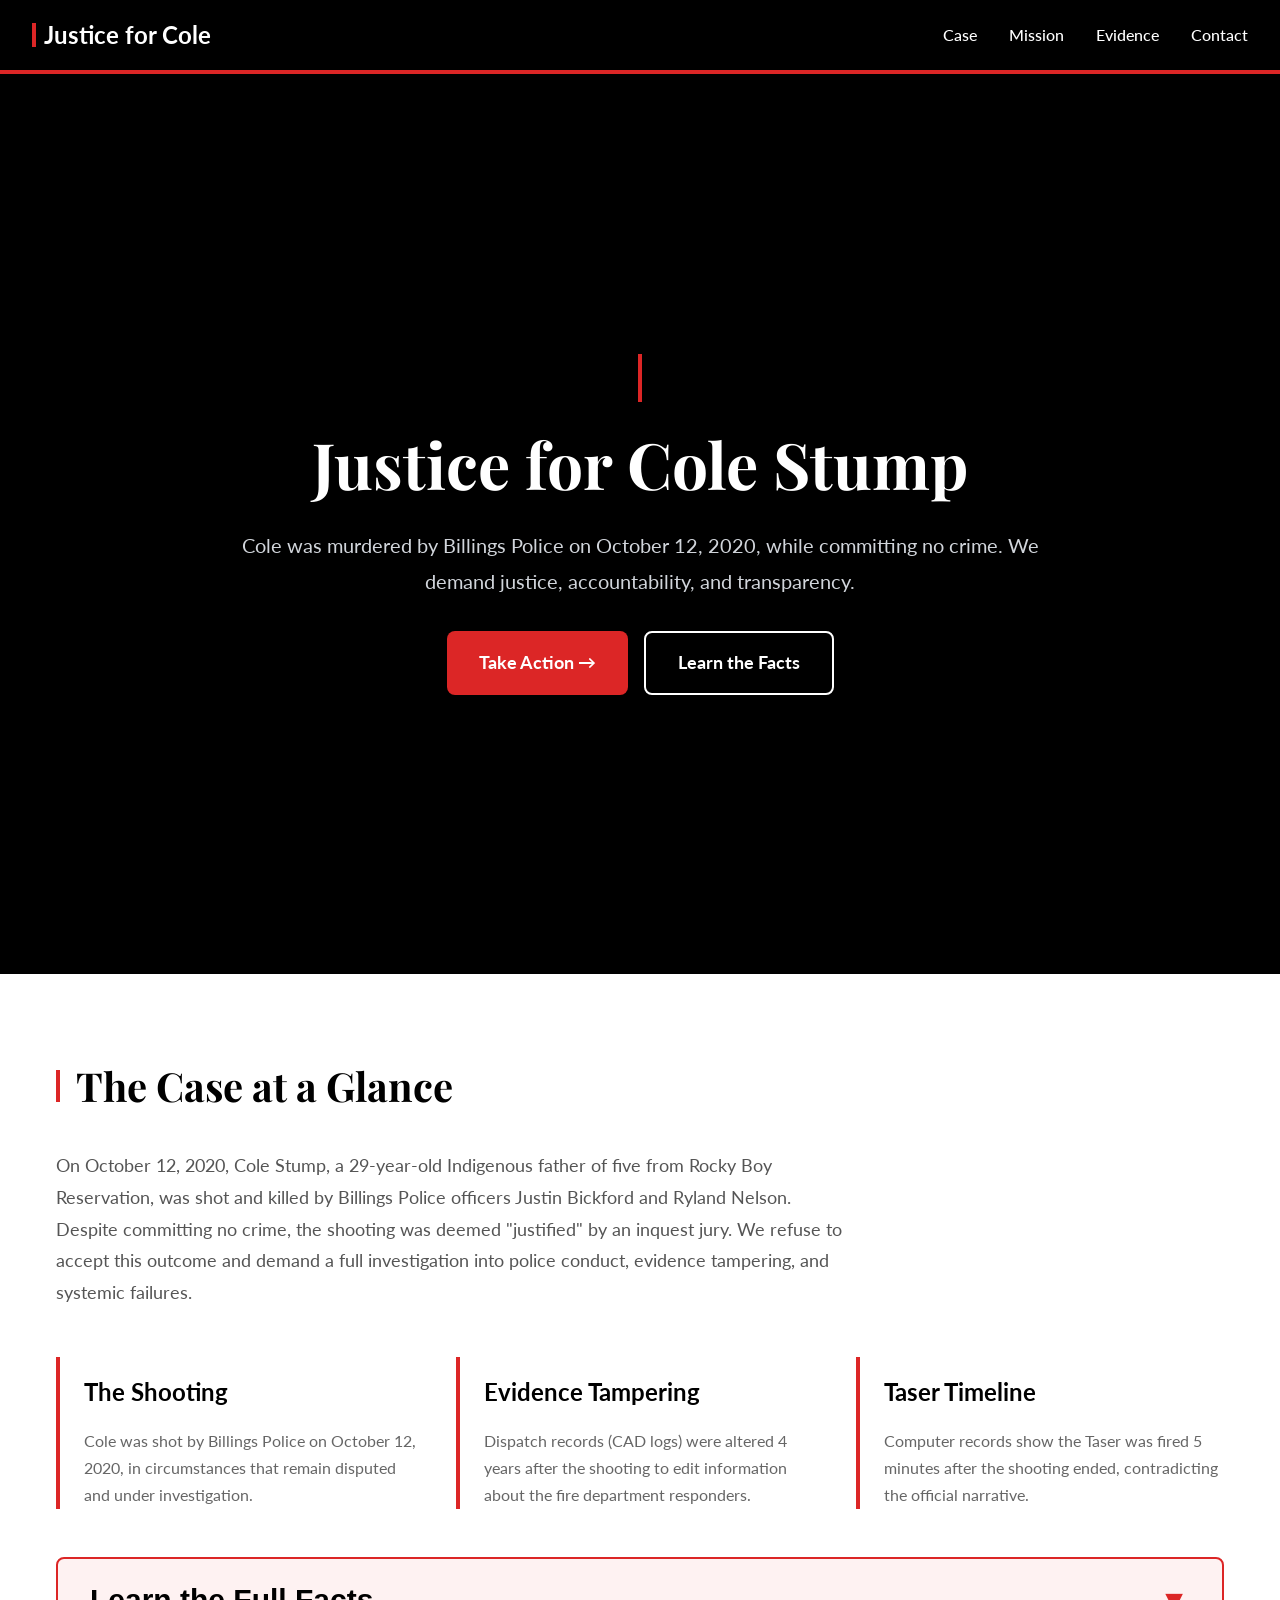
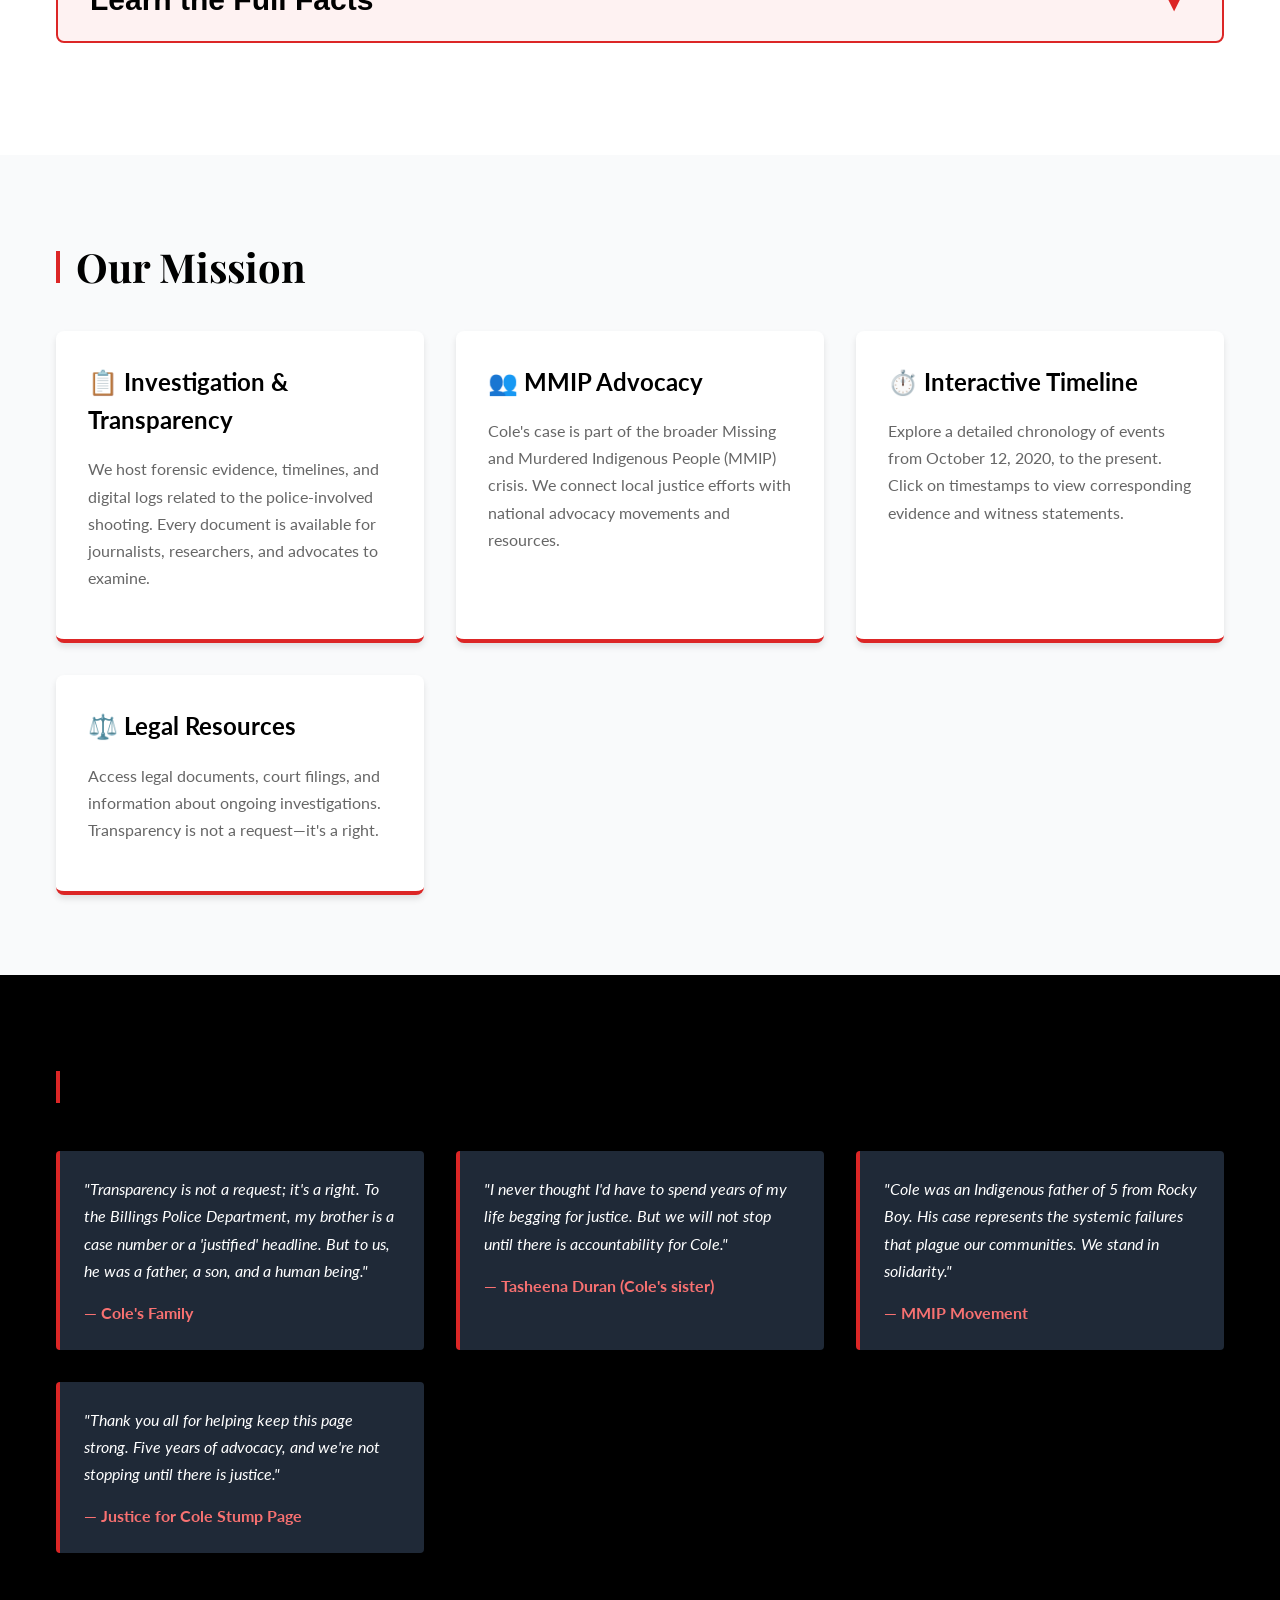
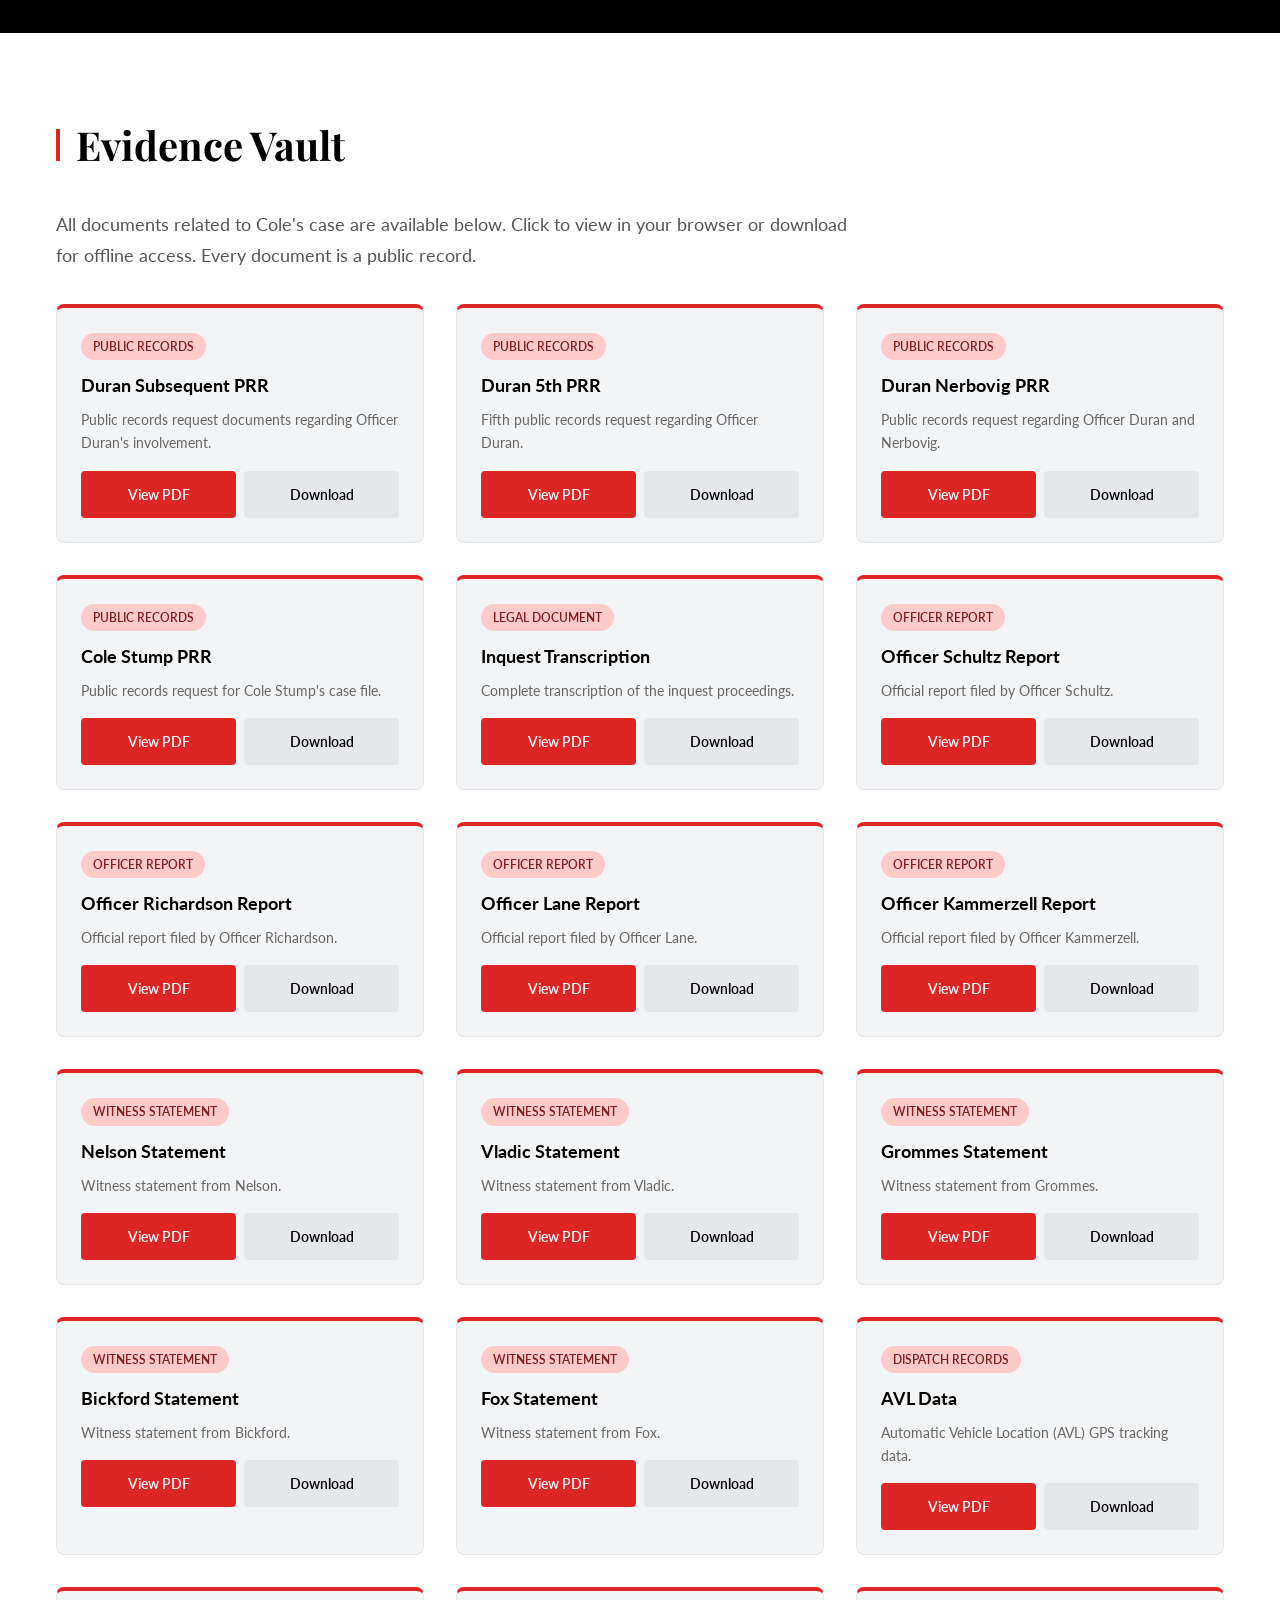
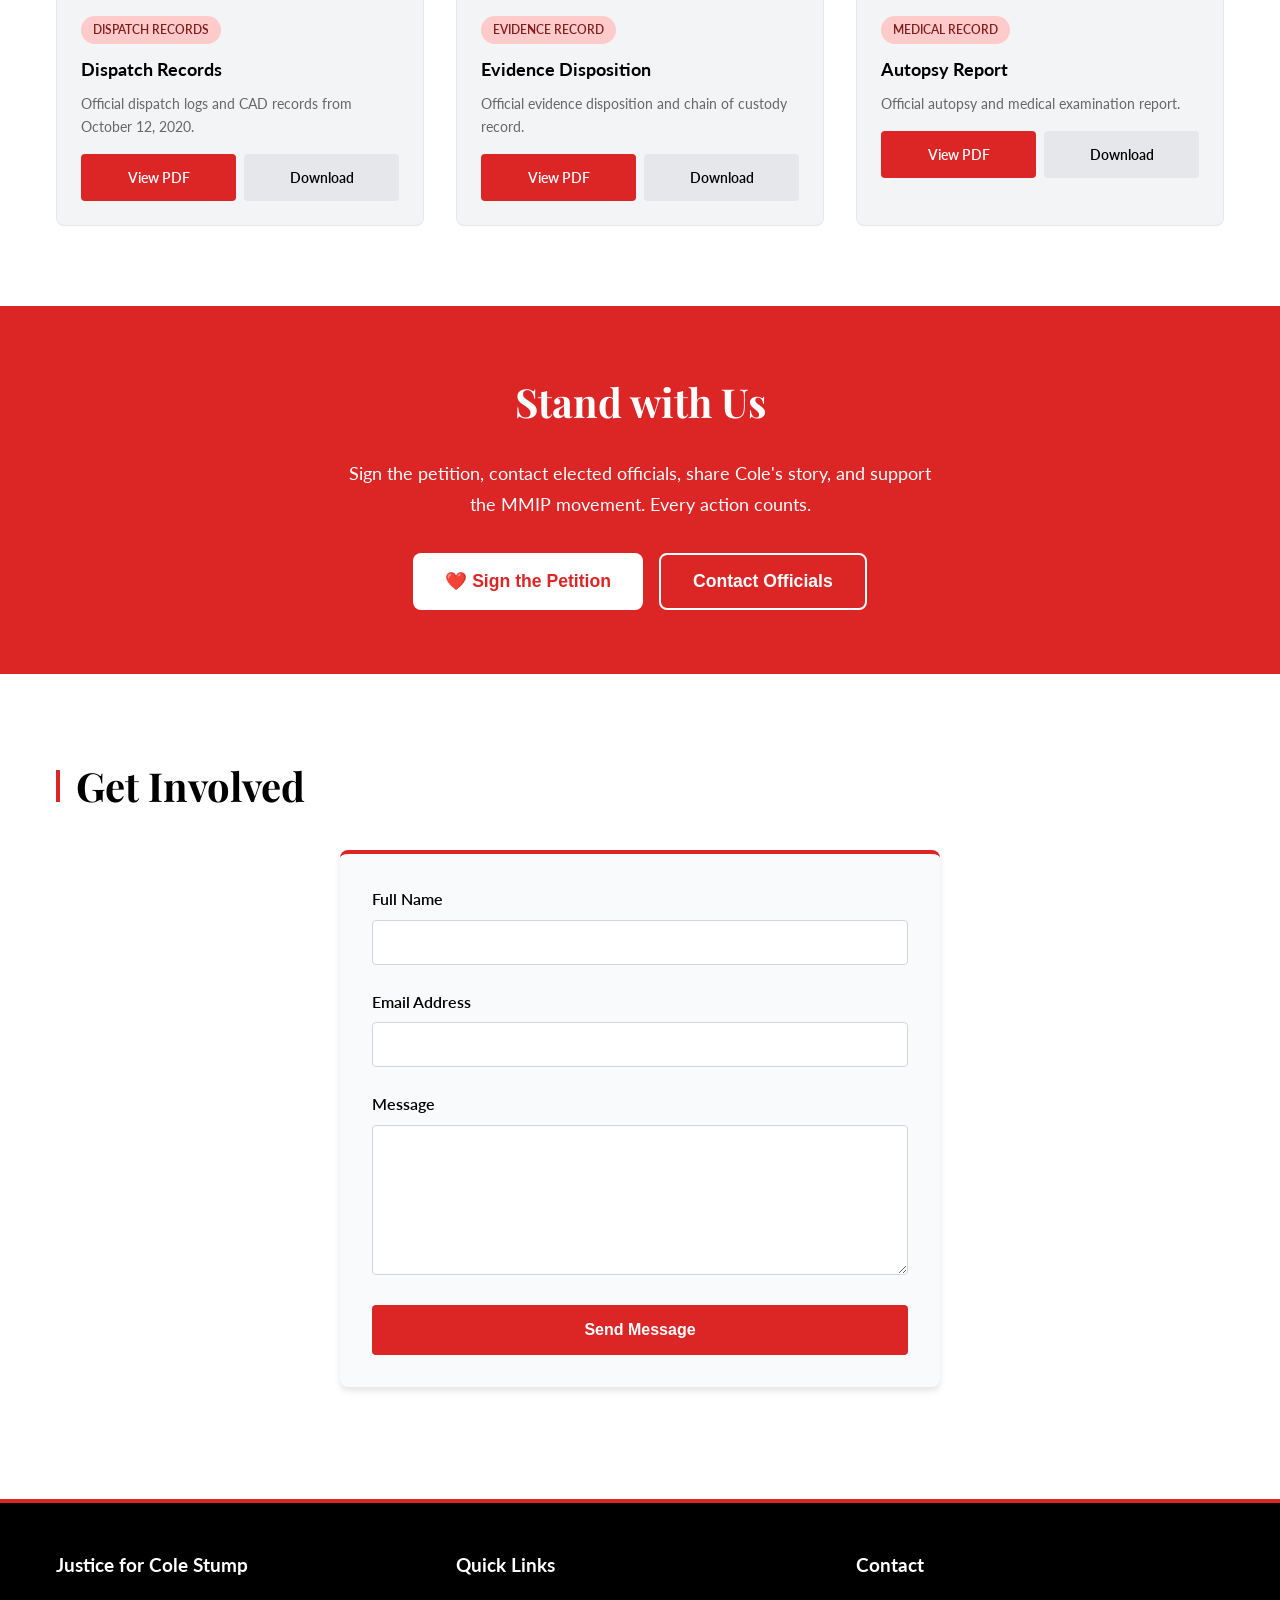
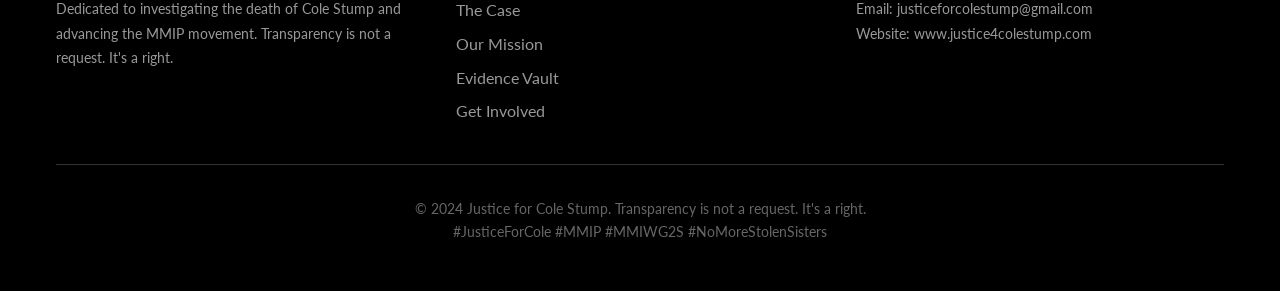
==== index.html @ c141e947 "Add: 2 new documents to Evidence Vault - Evidence Disposition and Autopsy Report (18 total documents" ====
<!DOCTYPE html>
<html lang="en">
<head>
    <meta charset="UTF-8">
    <meta name="viewport" content="width=device-width, initial-scale=1.0">
    <title>Justice for Cole Stump - MMIP Advocacy & Transparency</title>
    <link rel="preconnect" href="https://fonts.googleapis.com">
    <link rel="preconnect" href="https://fonts.gstatic.com" crossorigin>
    <link href="https://fonts.googleapis.com/css2?family=Playfair+Display:wght@700&family=Lato:wght@400;700&display=swap" rel="stylesheet">
    <style>
        * {
            margin: 0;
            padding: 0;
            box-sizing: border-box;
        }

        html {
            scroll-behavior: smooth;
        }

        body {
            font-family: 'Lato', -apple-system, BlinkMacSystemFont, 'Segoe UI', sans-serif;
            line-height: 1.6;
            color: #1f2937;
            background-color: #fff;
        }

        .container {
            max-width: 1200px;
            margin: 0 auto;
            padding: 0 1rem;
        }

        /* Navigation */
        nav {
            position: sticky;
            top: 0;
            z-index: 1000;
            background-color: #000;
            border-bottom: 4px solid #dc2626;
            padding: 1rem 2rem;
            display: flex;
            justify-content: space-between;
            align-items: center;
        }

        .nav-brand {
            font-size: 1.5rem;
            font-weight: bold;
            color: #fff;
            display: flex;
            align-items: center;
            gap: 0.5rem;
        }

        .nav-brand::before {
            content: '';
            width: 4px;
            height: 24px;
            background-color: #dc2626;
        }

        .nav-links {
            display: flex;
            gap: 2rem;
            list-style: none;
            flex-wrap: wrap;
        }

        .nav-links a {
            color: #fff;
            text-decoration: none;
            font-weight: 500;
            transition: color 0.3s;
        }

        .nav-links a:hover {
            color: #dc2626;
        }

        /* Hero Section */
        .hero {
            position: relative;
            width: 100%;
            height: 100vh;
            display: flex;
            align-items: center;
            justify-content: center;
            overflow: hidden;
            background-color: #000;
        }

        .hero::before {
            content: '';
            position: absolute;
            inset: 0;
            background-image: url('https://d2xsxph8kpxj0f.cloudfront.net/310519663537280650/ZKh5pnRsd8bur4HaRVVCJY/hero-red-handprint-abstract-aTC2jNwq2b5L3LvPVbRckL.webp');
            background-size: cover;
            background-position: center;
            opacity: 0.4;
            z-index: 1;
        }

        .hero-content {
            position: relative;
            z-index: 10;
            text-align: center;
            max-width: 900px;
            padding: 2rem;
            color: #fff;
        }

        .hero-accent {
            width: 4px;
            height: 48px;
            background-color: #dc2626;
            margin: 0 auto 1.5rem;
        }

        .hero h1 {
            font-family: 'Playfair Display', serif;
            font-size: 4rem;
            font-weight: 700;
            margin-bottom: 1.5rem;
            line-height: 1.2;
        }

        .hero p {
            font-size: 1.25rem;
            color: #d1d5db;
            margin-bottom: 2rem;
            line-height: 1.8;
        }

        .hero-buttons {
            display: flex;
            gap: 1rem;
            justify-content: center;
            flex-wrap: wrap;
        }

        .btn {
            padding: 1rem 2rem;
            font-size: 1.1rem;
            font-weight: bold;
            border: none;
            border-radius: 0.5rem;
            cursor: pointer;
            transition: all 0.3s;
            text-decoration: none;
            display: inline-flex;
            align-items: center;
            gap: 0.5rem;
        }

        .btn-primary {
            background-color: #dc2626;
            color: #fff;
        }

        .btn-primary:hover {
            background-color: #b91c1c;
        }

        .btn-secondary {
            background-color: transparent;
            color: #fff;
            border: 2px solid #fff;
        }

        .btn-secondary:hover {
            background-color: #fff;
            color: #000;
        }

        /* Case at a Glance */
        .case-section {
            padding: 5rem 2rem;
            background-color: #fff;
        }

        .section-header {
            display: flex;
            align-items: center;
            gap: 1rem;
            margin-bottom: 1rem;
        }

        .section-accent {
            width: 4px;
            height: 32px;
            background-color: #dc2626;
        }

        .section-header h2 {
            font-family: 'Playfair Display', serif;
            font-size: 2.5rem;
            font-weight: 700;
            color: #000;
        }

        .case-intro {
            font-size: 1.1rem;
            color: #555;
            max-width: 800px;
            margin: 2rem 0;
            line-height: 1.8;
        }

        .case-grid {
            display: grid;
            grid-template-columns: repeat(auto-fit, minmax(300px, 1fr));
            gap: 2rem;
            margin-top: 3rem;
        }

        .case-card {
            border-left: 4px solid #dc2626;
            padding-left: 1.5rem;
            padding-top: 1rem;
        }

        .case-card h3 {
            font-size: 1.5rem;
            font-weight: bold;
            margin-bottom: 1rem;
            color: #000;
        }

        .case-card p {
            color: #666;
            line-height: 1.7;
        }

        /* Collapsible Button */
        .collapsible-button {
            width: 100%;
            padding: 1.5rem 2rem;
            background-color: #fef2f2;
            border: 2px solid #dc2626;
            border-radius: 0.5rem;
            cursor: pointer;
            font-size: 1.875rem;
            font-weight: bold;
            color: #000;
            margin-top: 3rem;
            margin-bottom: 2rem;
            display: flex;
            justify-content: space-between;
            align-items: center;
            transition: background-color 0.3s;
        }

        .collapsible-button:hover {
            background-color: #fee2e2;
        }

        .chevron {
            width: 2rem;
            height: 2rem;
            color: #dc2626;
            transition: transform 0.3s;
            flex-shrink: 0;
        }

        .chevron.rotated {
            transform: rotate(180deg);
        }

        /* Collapsible Content */
        .collapsible-content {
            display: none;
            margin-top: 2rem;
            padding: 2rem;
            background-color: #f9fafb;
            color: #1f2937;
            border-radius: 0.5rem;
            border-left: 4px solid #dc2626;
        }

        .collapsible-content.active {
            display: block;
        }

        .collapsible-content h3 {
            font-size: 1.5rem;
            font-weight: bold;
            color: #000;
            margin-top: 1.5rem;
            margin-bottom: 1rem;
        }

        .collapsible-content h4 {
            font-size: 1.25rem;
            font-weight: bold;
            color: #000;
            margin-top: 1.5rem;
            margin-bottom: 0.75rem;
        }

        .collapsible-content p {
            color: #555;
            margin-bottom: 1rem;
            line-height: 1.8;
        }

        .collapsible-content ul {
            list-style: disc;
            margin-left: 1.5rem;
            margin-bottom: 1rem;
        }

        .collapsible-content li {
            color: #555;
            margin-bottom: 0.75rem;
            line-height: 1.8;
        }

        .collapsible-content strong {
            color: #000;
            font-weight: 600;
        }

        /* Mission Cards Section */
        .mission-section {
            padding: 5rem 2rem;
            background-color: #f9fafb;
        }

        .mission-grid {
            display: grid;
            grid-template-columns: repeat(auto-fit, minmax(300px, 1fr));
            gap: 2rem;
            margin-top: 2rem;
        }

        .mission-card {
            background-color: #fff;
            border: none;
            box-shadow: 0 4px 6px rgba(0, 0, 0, 0.1);
            border-bottom: 4px solid #dc2626;
            padding: 2rem;
            border-radius: 0.5rem;
            transition: box-shadow 0.3s;
        }

        .mission-card:hover {
            box-shadow: 0 10px 15px rgba(0, 0, 0, 0.15);
        }

        .mission-card h3 {
            font-size: 1.5rem;
            font-weight: bold;
            color: #000;
            margin-bottom: 1rem;
        }

        .mission-card p {
            color: #666;
            margin: 1rem 0;
            line-height: 1.7;
        }

        /* Community Voices */
        .voices-section {
            padding: 5rem 2rem;
            background-color: #000;
            color: #fff;
        }

        .voices-grid {
            display: grid;
            grid-template-columns: repeat(auto-fit, minmax(300px, 1fr));
            gap: 2rem;
            margin-top: 2rem;
        }

        .voice-card {
            border-left: 4px solid #dc2626;
            padding: 1.5rem;
            background-color: #1f2937;
            border-radius: 0.25rem;
        }

        .voice-card p {
            font-style: italic;
            margin-bottom: 1rem;
            line-height: 1.7;
        }

        .voice-card .attribution {
            font-weight: bold;
            color: #f87171;
        }

        /* Evidence Vault */
        .vault-section {
            padding: 5rem 2rem;
            background-color: #fff;
        }

        .vault-grid {
            display: grid;
            grid-template-columns: repeat(auto-fit, minmax(280px, 1fr));
            gap: 2rem;
            margin-top: 2rem;
        }

        .document-card {
            background-color: #f3f4f6;
            border: 1px solid #e5e7eb;
            border-top: 4px solid #dc2626;
            padding: 1.5rem;
            border-radius: 0.5rem;
            transition: all 0.3s;
        }

        .document-card:hover {
            box-shadow: 0 10px 15px rgba(220, 38, 38, 0.15);
            transform: translateY(-2px);
        }

        .document-badge {
            display: inline-block;
            background-color: #fecaca;
            color: #7f1d1d;
            padding: 0.25rem 0.75rem;
            border-radius: 9999px;
            font-size: 0.75rem;
            font-weight: 600;
            margin-bottom: 0.75rem;
        }

        .document-card h4 {
            font-size: 1.1rem;
            font-weight: bold;
            color: #000;
            margin-bottom: 0.5rem;
        }

        .document-card p {
            font-size: 0.9rem;
            color: #666;
            margin-bottom: 1rem;
        }

        .document-buttons {
            display: flex;
            gap: 0.5rem;
        }

        .doc-btn {
            flex: 1;
            padding: 0.75rem;
            font-size: 0.9rem;
            font-weight: 600;
            border: none;
            border-radius: 0.25rem;
            cursor: pointer;
            transition: all 0.3s;
            text-decoration: none;
            display: inline-flex;
            align-items: center;
            justify-content: center;
            gap: 0.5rem;
        }

        .doc-btn-view {
            background-color: #dc2626;
            color: #fff;
        }

        .doc-btn-view:hover {
            background-color: #b91c1c;
        }

        .doc-btn-download {
            background-color: #e5e7eb;
            color: #000;
        }

        .doc-btn-download:hover {
            background-color: #d1d5db;
        }

        /* CTA Section */
        .cta-section {
            padding: 4rem 2rem;
            background-color: #dc2626;
            color: #fff;
            text-align: center;
        }

        .cta-section h2 {
            font-family: 'Playfair Display', serif;
            font-size: 2.5rem;
            font-weight: 700;
            margin-bottom: 1.5rem;
        }

        .cta-section p {
            font-size: 1.1rem;
            max-width: 600px;
            margin: 0 auto 2rem;
            line-height: 1.8;
        }

        .cta-buttons {
            display: flex;
            gap: 1rem;
            justify-content: center;
            flex-wrap: wrap;
        }

        /* Contact Section */
        .contact-section {
            padding: 5rem 2rem;
            background-color: #fff;
        }

        .contact-form {
            max-width: 600px;
            margin: 2rem auto;
            background-color: #f9fafb;
            padding: 2rem;
            border-radius: 0.5rem;
            box-shadow: 0 4px 6px rgba(0, 0, 0, 0.1);
            border-top: 4px solid #dc2626;
        }

        .form-group {
            margin-bottom: 1.5rem;
        }

        .form-group label {
            display: block;
            font-weight: 600;
            margin-bottom: 0.5rem;
            color: #000;
        }

        .form-group input,
        .form-group textarea {
            width: 100%;
            padding: 0.75rem;
            border: 1px solid #d1d5db;
            border-radius: 0.25rem;
            font-family: inherit;
            font-size: 1rem;
        }

        .form-group input:focus,
        .form-group textarea:focus {
            outline: none;
            border-color: #dc2626;
            box-shadow: 0 0 0 3px rgba(220, 38, 38, 0.1);
        }

        .form-group textarea {
            resize: vertical;
            min-height: 150px;
        }

        .form-submit {
            width: 100%;
            padding: 1rem;
            background-color: #dc2626;
            color: #fff;
            font-weight: bold;
            font-size: 1rem;
            border: none;
            border-radius: 0.25rem;
            cursor: pointer;
            transition: background-color 0.3s;
        }

        .form-submit:hover {
            background-color: #b91c1c;
        }

        /* Footer */
        footer {
            background-color: #000;
            color: #fff;
            padding: 3rem 2rem;
            border-top: 4px solid #dc2626;
        }

        .footer-grid {
            display: grid;
            grid-template-columns: repeat(auto-fit, minmax(250px, 1fr));
            gap: 2rem;
            margin-bottom: 2rem;
        }

        .footer-section h3 {
            font-weight: bold;
            margin-bottom: 1rem;
        }

        .footer-section p {
            color: #999;
            font-size: 0.9rem;
            line-height: 1.7;
        }

        .footer-section ul {
            list-style: none;
        }

        .footer-section ul li {
            margin-bottom: 0.5rem;
        }

        .footer-section a {
            color: #999;
            text-decoration: none;
            transition: color 0.3s;
        }

        .footer-section a:hover {
            color: #dc2626;
        }

        .footer-bottom {
            border-top: 1px solid #333;
            padding-top: 2rem;
            text-align: center;
            color: #666;
            font-size: 0.9rem;
        }

        /* Responsive */
        @media (max-width: 768px) {
            .hero h1 {
                font-size: 2.5rem;
            }

            .hero p {
                font-size: 1rem;
            }

            .section-header h2 {
                font-size: 1.75rem;
            }

            .nav-links {
                gap: 1rem;
                font-size: 0.9rem;
            }

            .hero-buttons {
                flex-direction: column;
            }

            .btn {
                width: 100%;
                justify-content: center;
            }

            .collapsible-button {
                font-size: 1.25rem;
                padding: 1rem 1.5rem;
            }
        }
    </style>
</head>
<body>
    <!-- Navigation -->
    <nav>
        <div class="nav-brand">Justice for Cole</div>
        <ul class="nav-links">
            <li><a href="#case">Case</a></li>
            <li><a href="#mission">Mission</a></li>
            <li><a href="#vault">Evidence</a></li>
            <li><a href="#contact">Contact</a></li>
        </ul>
    </nav>

    <!-- Hero Section -->
    <section class="hero">
        <div class="hero-content">
            <div class="hero-accent"></div>
            <h1>Justice for Cole Stump</h1>
            <p>Cole was murdered by Billings Police on October 12, 2020, while committing no crime. We demand justice, accountability, and transparency.</p>
            <div class="hero-buttons">
                <a href="#contact" class="btn btn-primary">Take Action →</a>
                <a href="#case" class="btn btn-secondary">Learn the Facts</a>
            </div>
        </div>
    </section>

    <!-- Case at a Glance -->
    <section class="case-section" id="case">
        <div class="container">
            <div class="section-header">
                <div class="section-accent"></div>
                <h2>The Case at a Glance</h2>
            </div>
            <p class="case-intro">
                On October 12, 2020, Cole Stump, a 29-year-old Indigenous father of five from Rocky Boy Reservation, was shot and killed by Billings Police officers Justin Bickford and Ryland Nelson. Despite committing no crime, the shooting was deemed "justified" by an inquest jury. We refuse to accept this outcome and demand a full investigation into police conduct, evidence tampering, and systemic failures.
            </p>
            <div class="case-grid">
                <div class="case-card">
                    <h3>The Shooting</h3>
                    <p>Cole was shot by Billings Police on October 12, 2020, in circumstances that remain disputed and under investigation.</p>
                </div>
                <div class="case-card">
                    <h3>Evidence Tampering</h3>
                    <p>Dispatch records (CAD logs) were altered 4 years after the shooting to edit information about the fire department responders.</p>
                </div>
                <div class="case-card">
                    <h3>Taser Timeline</h3>
                    <p>Computer records show the Taser was fired 5 minutes after the shooting ended, contradicting the official narrative.</p>
                </div>
            </div>

            <!-- Collapsible Full Facts Section -->
            <button class="collapsible-button" onclick="toggleFacts()">
                <span>Learn the Full Facts</span>
                <span class="chevron" id="chevron">▼</span>
            </button>

            <div class="collapsible-content" id="factsContent">
                <h3>The Shooting vs. The Forensic Reality</h3>
                <p>
                    The official police narrative describes a desperate fight for survival. Officers claim Cole gave a fake name, resisted handcuffing, fought four trained officers, and pulled a handgun from his waistband, prompting officers Bickford and Nelson to open fire.
                </p>
                <p>
                    The physical and forensic evidence—as well as the officers' own statements—completely contradicts this story:
                </p>
                <ul>
                    <li><strong>Complete Physical Control:</strong> While the department painted a picture of an uncontrollable threat, the reality was a man entirely pinned down. Cole was on the ground with all four officers on top of him. In his official interview, Officer Bickford explicitly stated that he had Cole's head trapped between his knees.</li>
                    <li><strong>Staggering Physical Disparity:</strong> At 5'10" and barely 160 pounds, Cole was considerably smaller than the four trained, armed officers who surrounded him. They possessed every tactical advantage to de-escalate the situation using time, distance, and communication—instead, they chose to use eleven bullets.</li>
                    <li><strong>Tools, Not Weapons:</strong> Original officer accounts and scene photographs show that Cole had a wrench in his hand, was holding his phone, and had a bicycle pump in his front right pocket.</li>
                    <li><strong>Wounds of an Execution:</strong> Officers fired 11 bullets into Cole, striking him three times in the head, once in the neck, and multiple times through his torso and side. The autopsy reveals that the bullet entry angles were downward, not level. The trajectory proves Cole was already on the ground, incapacitated, when many of the shots were fired.</li>
                    <li><strong>No Forensic Link to the Gun:</strong> Officers claim Cole threatened them with a handgun. Yet, forensic testing found <strong>zero fingerprints, zero blood, and zero DNA</strong> linking Cole to the weapon.</li>
                    <li><strong>Contradictory Officer Testimony:</strong> All four officers who closely surrounded Cole testified at the inquest that he yelled he would shoot or kill them. However, during their initial interviews, two officers explicitly stated they never heard any such verbal threats and did not see a gun until <em>after</em> the shooting had already occurred.</li>
                </ul>

                <h3>Evidence Tampering & Digital Manipulation</h3>
                <p>
                    The body cameras that could have provided an objective record of the night did not exist; the department had not yet issued them. Instead, the investigation relied heavily on officer testimony and vehicle dash-cams—data that was systematically altered after the fact.
                </p>

                <h4>Edited WatchGuard Dash-Cam Logs</h4>
                <p>
                    Internal audit logs for the WatchGuard camera systems show that video files were manually renamed and reassigned to different officers' accounts after the shooting. The department has never explained who made these manual changes or why.
                </p>

                <h4>The 4-Year CAD Log Edit</h4>
                <p>
                    Official Computer-Aided Dispatch (CAD) logs are supposed to be permanent, unalterable legal records. However, a direct comparison between CAD logs obtained via public records requests in 2022 and updated logs received in 2024 reveals clear alterations made <strong>four years after the shooting</strong> regarding the fire department responders.
                </p>

                <h4>Deleted and Altered Fire Logs</h4>
                <p>
                    The internal audit logs for the fire department prove that information wasn't just modified—critical data entries were entirely deleted. When requests were made for the raw metadata, the department's IT technician claimed not to know what metadata was.
                </p>

                <h4>The Taser Timeline Fraud</h4>
                <p>
                    The official story claims officers deployed a Taser during the initial struggle before escalating to lethal force. The Taser's internal computer records tell a different story: <strong>the Taser was activated nearly five minutes after the gunfire had already ended.</strong> This proves the department attempted to rewrite the chronological order of events to manufacture a justification for the shooting.
                </p>

                <h3>Crime Scene Failures & Missing Evidence</h3>
                <p>
                    The processing of the crime scene bypassed standard forensic protocols, resulting in missing evidence and destroyed biological data.
                </p>
                <ul>
                    <li><strong>Prioritizing Photos Over Life:</strong> Evidence shows that officers immediately began taking photos of the scene and Cole's body before medical help arrived. Though equipped with first aid kits and tactical medical training, officers failed to perform CPR or attempt to stop the bleeding while waiting for the ambulance.</li>
                    <li><strong>Destruction of DNA Evidence:</strong> Standard forensic procedure dictates that a recovered firearm must be tested for DNA and fingerprints before it is handled or fired. The police <strong>fired the handgun to test it before checking it for biological evidence</strong>, effectively destroying any DNA proof of who actually touched the weapon.</li>
                    <li><strong>Missing Shell Casings:</strong> Officers fired 11 rounds into Cole, but investigators only recovered and sent 10 shell casings to the state crime lab. Furthermore, separate shell casings found in entirely different physical locations by different officers were inexplicably assigned the exact same evidence marker.</li>
                    <li><strong>Mismatched Records:</strong> Public records reveal widespread discrepancies across paperwork, including conflicting ambulance unit numbers, altered evidence tag numbers, and severe timeline gaps where dispatch, fire, and EMS records fail to line up.</li>
                </ul>

                <h3>The Missing Police Car and GPS Tracking</h3>
                <p>
                    The department has actively covered up the presence of specific police units at the crime scene.
                </p>
                <ul>
                    <li><strong>The Ghost Car (Unit 1428):</strong> The Billings Police Department officially stated that Unit 1428 was not on duty and was not present at the scene. This was proven false by dash-cam footage from another officer (Officer Farrell), which clearly captures Unit 1428 entering the alleyway at 10:42 PM.</li>
                    <li><strong>Violating the GPS Policy:</strong> When asked for the location history of its vehicles, the department claimed they do not keep records of where their cars go. However, the city's own policy—<strong>Administrative Order 131</strong>—explicitly states that the police vehicle tracking system is built to maintain a permanent history of every car's real-time location and route.</li>
                </ul>

                <h3>Ignored Witnesses and Unidentified Individuals</h3>
                <p>
                    Investigators actively avoided tracking down individuals who contradicted the police narrative or could identify alternative suspects.
                </p>
                <ul>
                    <li><strong>The "Lost" Witnesses:</strong> During the official hearings, the department told the court they were unable to locate key witnesses. In reality, Cole's family had emailed the department the exact locations and contact information of those witnesses two weeks prior. This included two women who were with Cole to help jump-start the car; they witnessed an officer throw Cole to the ground, but were never called to testify. Additionally, the husband of the initial 911 caller was never interviewed.</li>
                    <li><strong>Unidentified Scene Pedestrians:</strong> Dash-cam video captures two unidentified individuals walking directly toward the scene right before the shots were fired, and walking away immediately afterward. They were never stopped, detoured, or questioned.</li>
                    <li><strong>The Person Changing Clothes:</strong> Video evidence shows an individual completely changing their clothes right next to a parked police car. Officers were present next to this person, yet they were completely ignored and never identified.</li>
                </ul>

                <h3>A Rigged Inquest</h3>
                <p>
                    The 2022 coroner's inquest was not an independent pursuit of truth. It was a closed system designed to clear the department of wrongdoing:
                </p>
                <ul>
                    <li><strong>Conflict of Interest:</strong> The inquest was run by the same county attorney's office that works hand-in-hand with the Billings Police Department daily.</li>
                    <li><strong>Lack of Representation:</strong> There were zero Native American jurors on the panel, despite Cole being an Indigenous man killed on Indigenous Peoples' Day.</li>
                    <li><strong>Silenced Evidence:</strong> No outside forensic experts were permitted, and Cole's family was given no room to present the altered logs, missing casings, or downward bullet trajectories they uncovered.</li>
                    <li><strong>Erasure of the Victim:</strong> The county attorney focused almost exclusively on the emotional impact of the shooting on the officers, barely acknowledging Cole's family or his six-month-old son.</li>
                </ul>
                <p>
                    The jury returned a verdict of "justified" after hearing only the heavily curated, altered version of events presented by the police.
                </p>
            </div>
        </div>
    </section>

    <!-- Mission Section -->
    <section class="mission-section" id="mission">
        <div class="container">
            <div class="section-header">
                <div class="section-accent"></div>
                <h2>Our Mission</h2>
            </div>
            <div class="mission-grid">
                <div class="mission-card">
                    <h3>📋 Investigation & Transparency</h3>
                    <p>We host forensic evidence, timelines, and digital logs related to the police-involved shooting. Every document is available for journalists, researchers, and advocates to examine.</p>
                </div>
                <div class="mission-card">
                    <h3>👥 MMIP Advocacy</h3>
                    <p>Cole's case is part of the broader Missing and Murdered Indigenous People (MMIP) crisis. We connect local justice efforts with national advocacy movements and resources.</p>
                </div>
                <div class="mission-card">
                    <h3>⏱️ Interactive Timeline</h3>
                    <p>Explore a detailed chronology of events from October 12, 2020, to the present. Click on timestamps to view corresponding evidence and witness statements.</p>
                </div>
                <div class="mission-card">
                    <h3>⚖️ Legal Resources</h3>
                    <p>Access legal documents, court filings, and information about ongoing investigations. Transparency is not a request—it's a right.</p>
                </div>
            </div>
        </div>
    </section>

    <!-- Community Voices -->
    <section class="voices-section">
        <div class="container">
            <div class="section-header">
                <div class="section-accent"></div>
                <h2>Community Voices</h2>
            </div>
            <div class="voices-grid">
                <div class="voice-card">
                    <p>"Transparency is not a request; it's a right. To the Billings Police Department, my brother is a case number or a 'justified' headline. But to us, he was a father, a son, and a human being."</p>
                    <div class="attribution">— Cole's Family</div>
                </div>
                <div class="voice-card">
                    <p>"I never thought I'd have to spend years of my life begging for justice. But we will not stop until there is accountability for Cole."</p>
                    <div class="attribution">— Tasheena Duran (Cole's sister)</div>
                </div>
                <div class="voice-card">
                    <p>"Cole was an Indigenous father of 5 from Rocky Boy. His case represents the systemic failures that plague our communities. We stand in solidarity."</p>
                    <div class="attribution">— MMIP Movement</div>
                </div>
                <div class="voice-card">
                    <p>"Thank you all for helping keep this page strong. Five years of advocacy, and we're not stopping until there is justice."</p>
                    <div class="attribution">— Justice for Cole Stump Page</div>
                </div>
            </div>
        </div>
    </section>

    <!-- Evidence Vault -->
    <section class="vault-section" id="vault">
        <div class="container">
            <div class="section-header">
                <div class="section-accent"></div>
                <h2>Evidence Vault</h2>
            </div>
            <p class="case-intro">
                All documents related to Cole's case are available below. Click to view in your browser or download for offline access. Every document is a public record.
            </p>
            <div class="vault-grid">
                <div class="document-card">
                    <span class="document-badge">PUBLIC RECORDS</span>
                    <h4>Duran Subsequent PRR</h4>
                    <p>Public records request documents regarding Officer Duran's involvement.</p>
                    <div class="document-buttons">
                        <a href="/documents/duran-subsequent-prr.pdf" target="_blank" class="doc-btn doc-btn-view">View PDF</a>
                        <a href="/documents/duran-subsequent-prr.pdf" download class="doc-btn doc-btn-download">Download</a>
                    </div>
                </div>

                <div class="document-card">
                    <span class="document-badge">PUBLIC RECORDS</span>
                    <h4>Duran 5th PRR</h4>
                    <p>Fifth public records request regarding Officer Duran.</p>
                    <div class="document-buttons">
                        <a href="/documents/duran-5th-prr.pdf" target="_blank" class="doc-btn doc-btn-view">View PDF</a>
                        <a href="/documents/duran-5th-prr.pdf" download class="doc-btn doc-btn-download">Download</a>
                    </div>
                </div>

                <div class="document-card">
                    <span class="document-badge">PUBLIC RECORDS</span>
                    <h4>Duran Nerbovig PRR</h4>
                    <p>Public records request regarding Officer Duran and Nerbovig.</p>
                    <div class="document-buttons">
                        <a href="/documents/duran-nerbovig-prr.pdf" target="_blank" class="doc-btn doc-btn-view">View PDF</a>
                        <a href="/documents/duran-nerbovig-prr.pdf" download class="doc-btn doc-btn-download">Download</a>
                    </div>
                </div>

                <div class="document-card">
                    <span class="document-badge">PUBLIC RECORDS</span>
                    <h4>Cole Stump PRR</h4>
                    <p>Public records request for Cole Stump's case file.</p>
                    <div class="document-buttons">
                        <a href="/documents/cole-stump-prr.pdf" target="_blank" class="doc-btn doc-btn-view">View PDF</a>
                        <a href="/documents/cole-stump-prr.pdf" download class="doc-btn doc-btn-download">Download</a>
                    </div>
                </div>

                <div class="document-card">
                    <span class="document-badge">LEGAL DOCUMENT</span>
                    <h4>Inquest Transcription</h4>
                    <p>Complete transcription of the inquest proceedings.</p>
                    <div class="document-buttons">
                        <a href="/documents/inquest-transcription.pdf" target="_blank" class="doc-btn doc-btn-view">View PDF</a>
                        <a href="/documents/inquest-transcription.pdf" download class="doc-btn doc-btn-download">Download</a>
                    </div>
                </div>

                <div class="document-card">
                    <span class="document-badge">OFFICER REPORT</span>
                    <h4>Officer Schultz Report</h4>
                    <p>Official report filed by Officer Schultz.</p>
                    <div class="document-buttons">
                        <a href="/documents/officer-report-schultz.pdf" target="_blank" class="doc-btn doc-btn-view">View PDF</a>
                        <a href="/documents/officer-report-schultz.pdf" download class="doc-btn doc-btn-download">Download</a>
                    </div>
                </div>

                <div class="document-card">
                    <span class="document-badge">OFFICER REPORT</span>
                    <h4>Officer Richardson Report</h4>
                    <p>Official report filed by Officer Richardson.</p>
                    <div class="document-buttons">
                        <a href="/documents/officer-report-richardson.pdf" target="_blank" class="doc-btn doc-btn-view">View PDF</a>
                        <a href="/documents/officer-report-richardson.pdf" download class="doc-btn doc-btn-download">Download</a>
                    </div>
                </div>

                <div class="document-card">
                    <span class="document-badge">OFFICER REPORT</span>
                    <h4>Officer Lane Report</h4>
                    <p>Official report filed by Officer Lane.</p>
                    <div class="document-buttons">
                        <a href="/documents/officer-report-lane.pdf" target="_blank" class="doc-btn doc-btn-view">View PDF</a>
                        <a href="/documents/officer-report-lane.pdf" download class="doc-btn doc-btn-download">Download</a>
                    </div>
                </div>

                <div class="document-card">
                    <span class="document-badge">OFFICER REPORT</span>
                    <h4>Officer Kammerzell Report</h4>
                    <p>Official report filed by Officer Kammerzell.</p>
                    <div class="document-buttons">
                        <a href="/documents/officer-report-kammerzell.pdf" target="_blank" class="doc-btn doc-btn-view">View PDF</a>
                        <a href="/documents/officer-report-kammerzell.pdf" download class="doc-btn doc-btn-download">Download</a>
                    </div>
                </div>

                <div class="document-card">
                    <span class="document-badge">WITNESS STATEMENT</span>
                    <h4>Nelson Statement</h4>
                    <p>Witness statement from Nelson.</p>
                    <div class="document-buttons">
                        <a href="/documents/witness-statement-nelson.pdf" target="_blank" class="doc-btn doc-btn-view">View PDF</a>
                        <a href="/documents/witness-statement-nelson.pdf" download class="doc-btn doc-btn-download">Download</a>
                    </div>
                </div>

                <div class="document-card">
                    <span class="document-badge">WITNESS STATEMENT</span>
                    <h4>Vladic Statement</h4>
                    <p>Witness statement from Vladic.</p>
                    <div class="document-buttons">
                        <a href="/documents/witness-statement-vladic.pdf" target="_blank" class="doc-btn doc-btn-view">View PDF</a>
                        <a href="/documents/witness-statement-vladic.pdf" download class="doc-btn doc-btn-download">Download</a>
                    </div>
                </div>

                <div class="document-card">
                    <span class="document-badge">WITNESS STATEMENT</span>
                    <h4>Grommes Statement</h4>
                    <p>Witness statement from Grommes.</p>
                    <div class="document-buttons">
                        <a href="/documents/witness-statement-grommes.pdf" target="_blank" class="doc-btn doc-btn-view">View PDF</a>
                        <a href="/documents/witness-statement-grommes.pdf" download class="doc-btn doc-btn-download">Download</a>
                    </div>
                </div>

                <div class="document-card">
                    <span class="document-badge">WITNESS STATEMENT</span>
                    <h4>Bickford Statement</h4>
                    <p>Witness statement from Bickford.</p>
                    <div class="document-buttons">
                        <a href="/documents/witness-statement-bickford.pdf" target="_blank" class="doc-btn doc-btn-view">View PDF</a>
                        <a href="/documents/witness-statement-bickford.pdf" download class="doc-btn doc-btn-download">Download</a>
                    </div>
                </div>

                <div class="document-card">
                    <span class="document-badge">WITNESS STATEMENT</span>
                    <h4>Fox Statement</h4>
                    <p>Witness statement from Fox.</p>
                    <div class="document-buttons">
                        <a href="/documents/witness-statement-fox.pdf" target="_blank" class="doc-btn doc-btn-view">View PDF</a>
                        <a href="/documents/witness-statement-fox.pdf" download class="doc-btn doc-btn-download">Download</a>
                    </div>
                </div>

                <div class="document-card">
                    <span class="document-badge">DISPATCH RECORDS</span>
                    <h4>AVL Data</h4>
                    <p>Automatic Vehicle Location (AVL) GPS tracking data.</p>
                    <div class="document-buttons">
                        <a href="/documents/avl-data.pdf" target="_blank" class="doc-btn doc-btn-view">View PDF</a>
                        <a href="/documents/avl-data.pdf" download class="doc-btn doc-btn-download">Download</a>
                    </div>
                </div>

                <div class="document-card">
                    <span class="document-badge">DISPATCH RECORDS</span>
                    <h4>Dispatch Records</h4>
                    <p>Official dispatch logs and CAD records from October 12, 2020.</p>
                    <div class="document-buttons">
                        <a href="/documents/dispatch-records.pdf" target="_blank" class="doc-btn doc-btn-view">View PDF</a>
                        <a href="/documents/dispatch-records.pdf" download class="doc-btn doc-btn-download">Download</a>
                    </div>
                </div>

                <div class="document-card">
                    <span class="document-badge">EVIDENCE RECORD</span>
                    <h4>Evidence Disposition</h4>
                    <p>Official evidence disposition and chain of custody record.</p>
                    <div class="document-buttons">
                        <a href="/documents/evidence-disposition.pdf" target="_blank" class="doc-btn doc-btn-view">View PDF</a>
                        <a href="/documents/evidence-disposition.pdf" download class="doc-btn doc-btn-download">Download</a>
                    </div>
                </div>

                <div class="document-card">
                    <span class="document-badge">MEDICAL RECORD</span>
                    <h4>Autopsy Report</h4>
                    <p>Official autopsy and medical examination report.</p>
                    <div class="document-buttons">
                        <a href="/documents/autopsy.pdf" target="_blank" class="doc-btn doc-btn-view">View PDF</a>
                        <a href="/documents/autopsy.pdf" download class="doc-btn doc-btn-download">Download</a>
                    </div>
                </div>
            </div>
        </div>
    </section>

    <!-- Call-to-Action Section -->
    <section class="cta-section">
        <div class="container">
            <h2>Stand with Us</h2>
            <p>Sign the petition, contact elected officials, share Cole's story, and support the MMIP movement. Every action counts.</p>
            <div class="cta-buttons">
                <button class="btn btn-primary" style="background-color: #fff; color: #dc2626;">❤️ Sign the Petition</button>
                <button class="btn btn-secondary" style="border-color: #fff;">Contact Officials</button>
            </div>
        </div>
    </section>

    <!-- Contact Section -->
    <section class="contact-section" id="contact">
        <div class="container">
            <div class="section-header">
                <div class="section-accent"></div>
                <h2>Get Involved</h2>
            </div>

            <form class="contact-form" onsubmit="handleSubmit(event)">
                <div class="form-group">
                    <label for="name">Full Name</label>
                    <input type="text" id="name" name="name" required>
                </div>
                <div class="form-group">
                    <label for="email">Email Address</label>
                    <input type="email" id="email" name="email" required>
                </div>
                <div class="form-group">
                    <label for="message">Message</label>
                    <textarea id="message" name="message" required></textarea>
                </div>
                <button type="submit" class="form-submit">Send Message</button>
            </form>
        </div>
    </section>

    <!-- Footer -->
    <footer>
        <div class="container">
            <div class="footer-grid">
                <div class="footer-section">
                    <h3>Justice for Cole Stump</h3>
                    <p>Dedicated to investigating the death of Cole Stump and advancing the MMIP movement. Transparency is not a request. It's a right.</p>
                </div>
                <div class="footer-section">
                    <h3>Quick Links</h3>
                    <ul>
                        <li><a href="#case">The Case</a></li>
                        <li><a href="#mission">Our Mission</a></li>
                        <li><a href="#vault">Evidence Vault</a></li>
                        <li><a href="#contact">Get Involved</a></li>
                    </ul>
                </div>
                <div class="footer-section">
                    <h3>Contact</h3>
                    <p>Email: justiceforcolestump@gmail.com</p>
                    <p>Website: www.justice4colestump.com</p>
                </div>
            </div>
            <div class="footer-bottom">
                <p>© 2024 Justice for Cole Stump. Transparency is not a request. It's a right.</p>
                <p>#JusticeForCole #MMIP #MMIWG2S #NoMoreStolenSisters</p>
            </div>
        </div>
    </footer>

    <script>
        function toggleFacts() {
            const content = document.getElementById('factsContent');
            const chevron = document.getElementById('chevron');
            content.classList.toggle('active');
            chevron.classList.toggle('rotated');
        }

        function handleSubmit(event) {
            event.preventDefault();
            alert('Thank you for your message. We will respond soon.');
            event.target.reset();
        }
    </script>
</body>
</html>
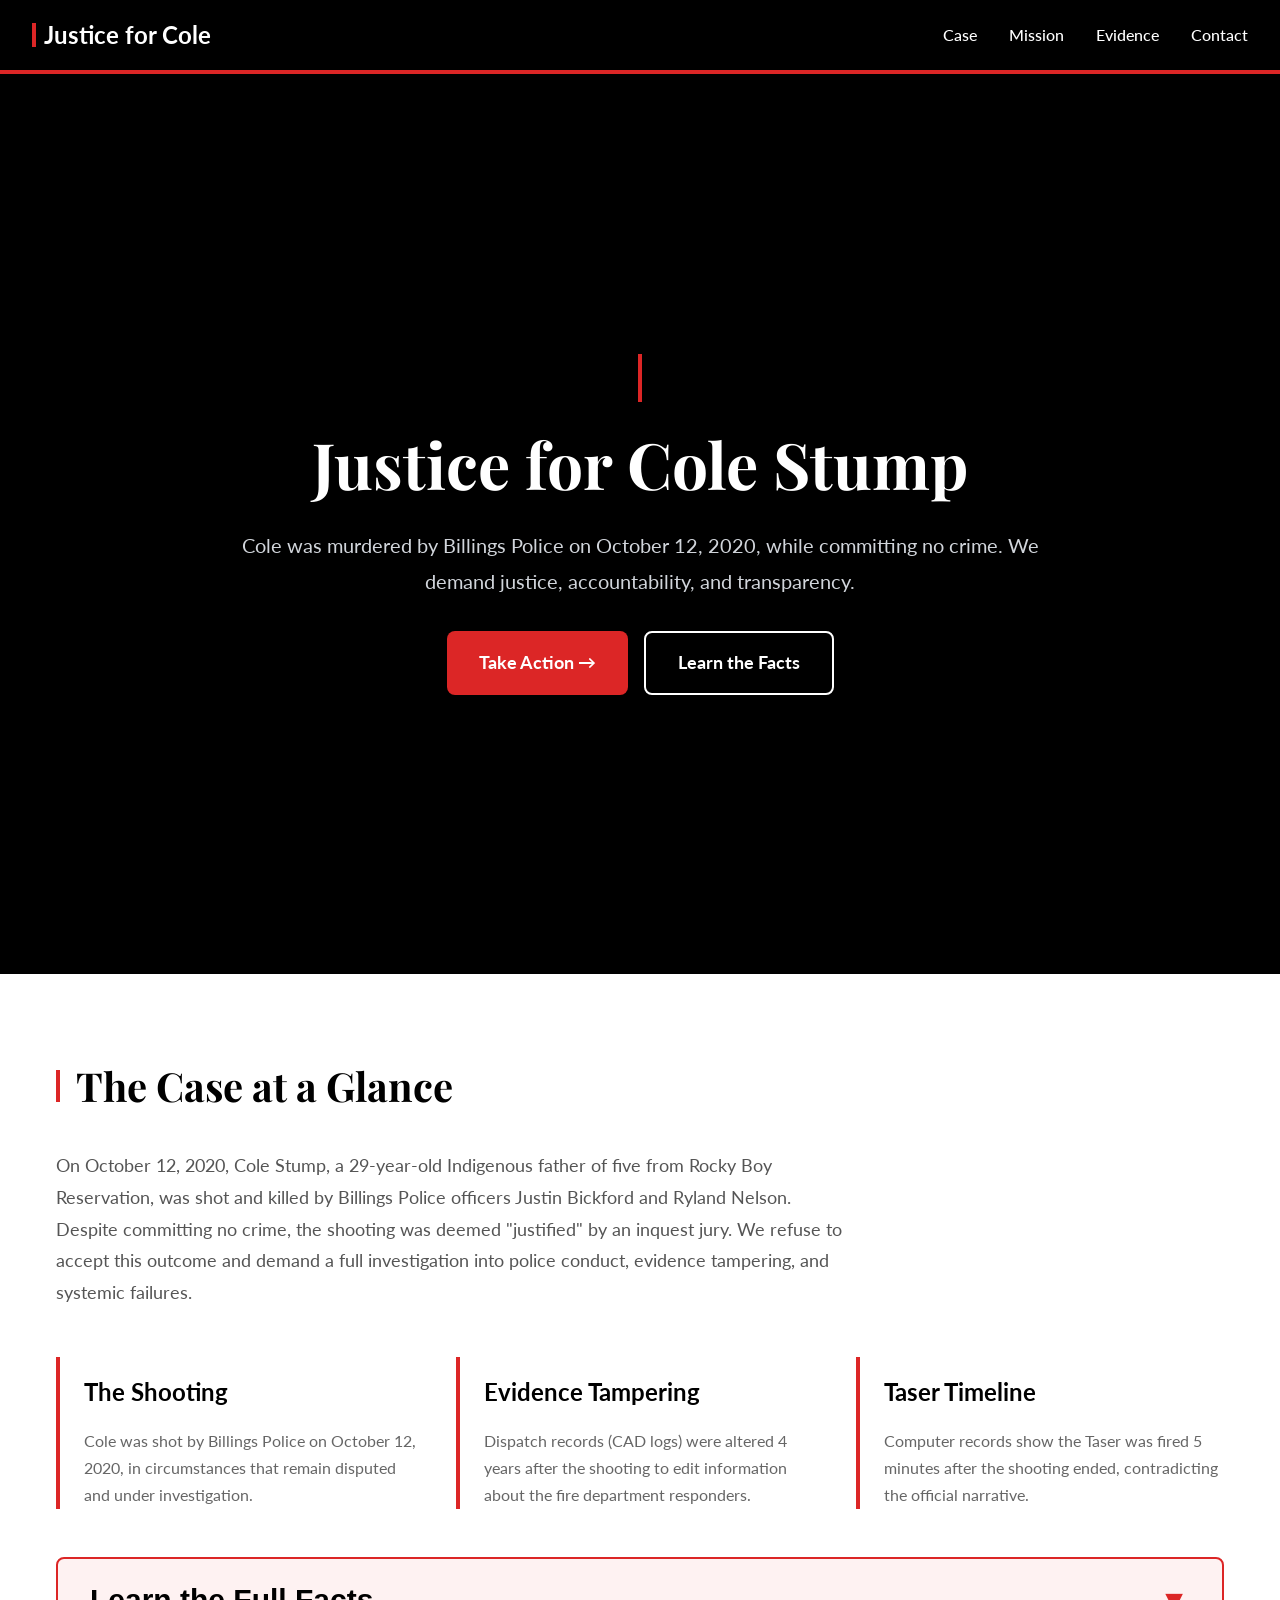
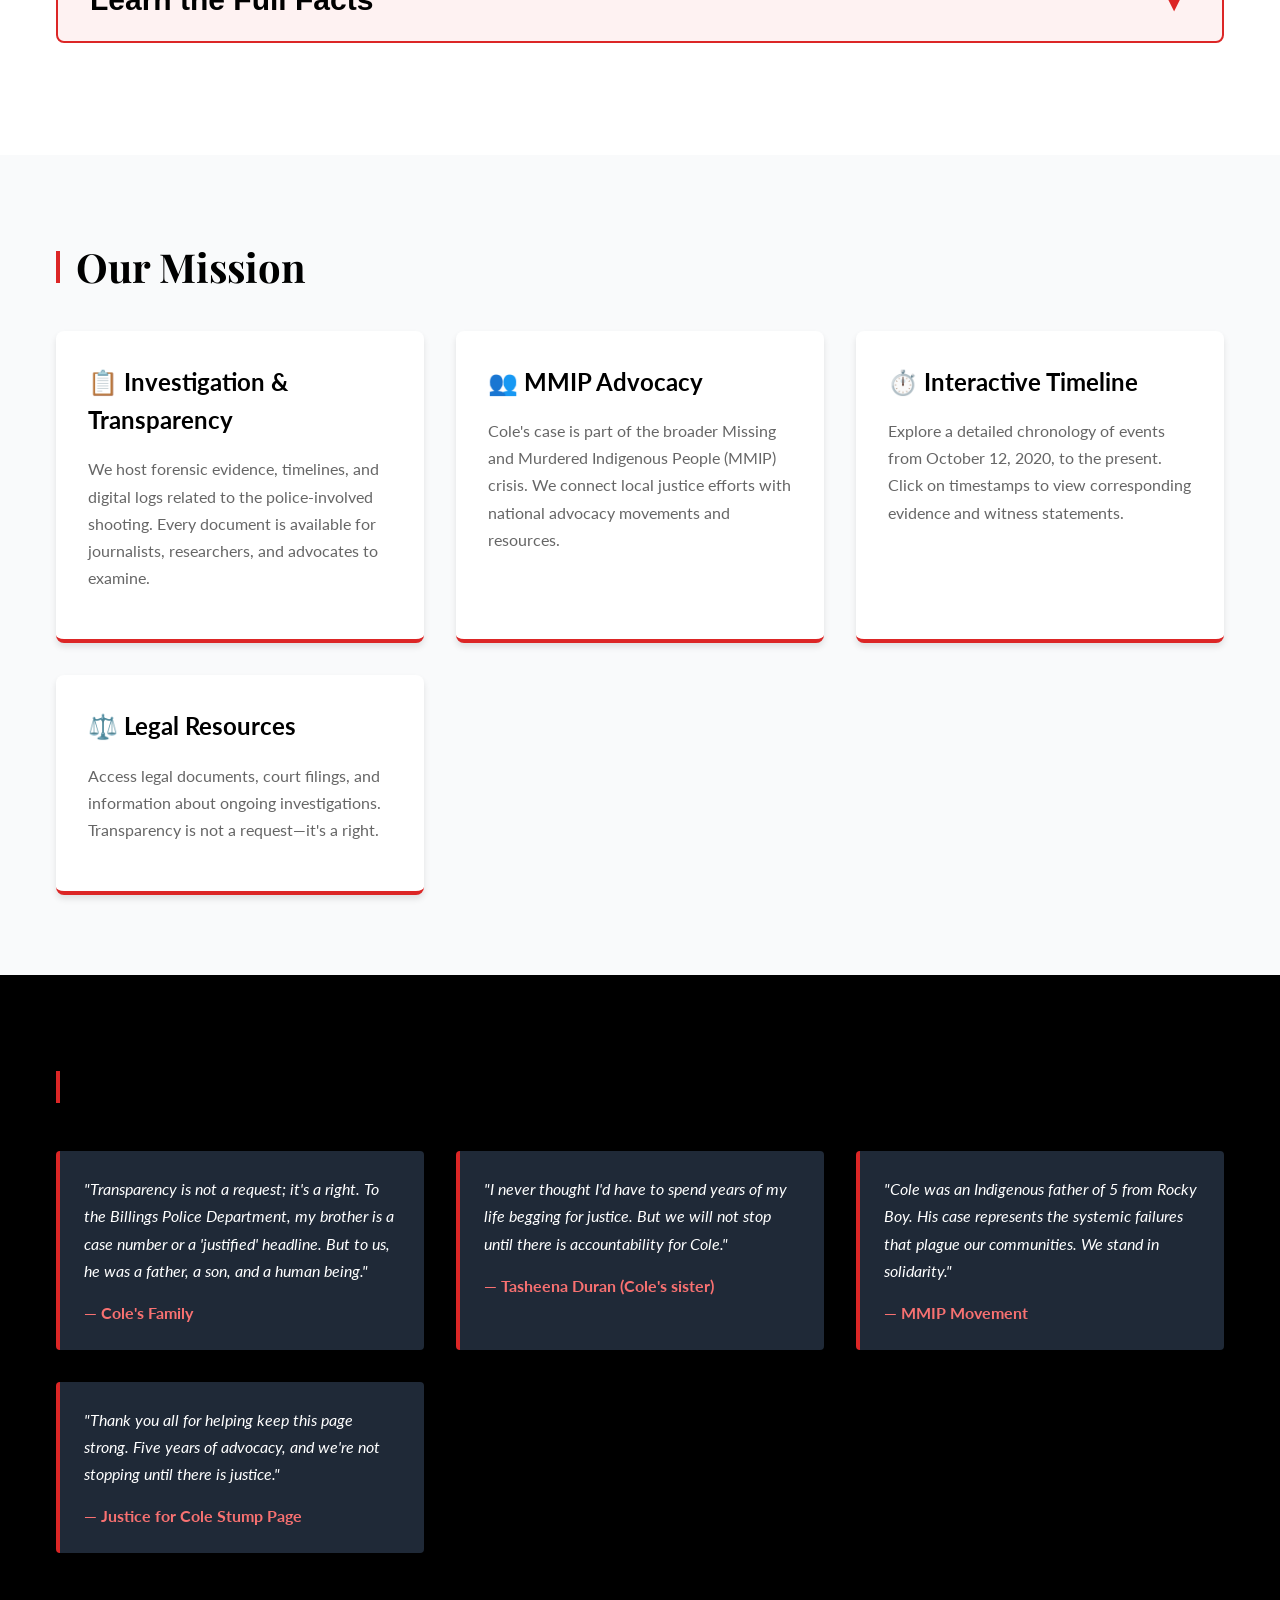
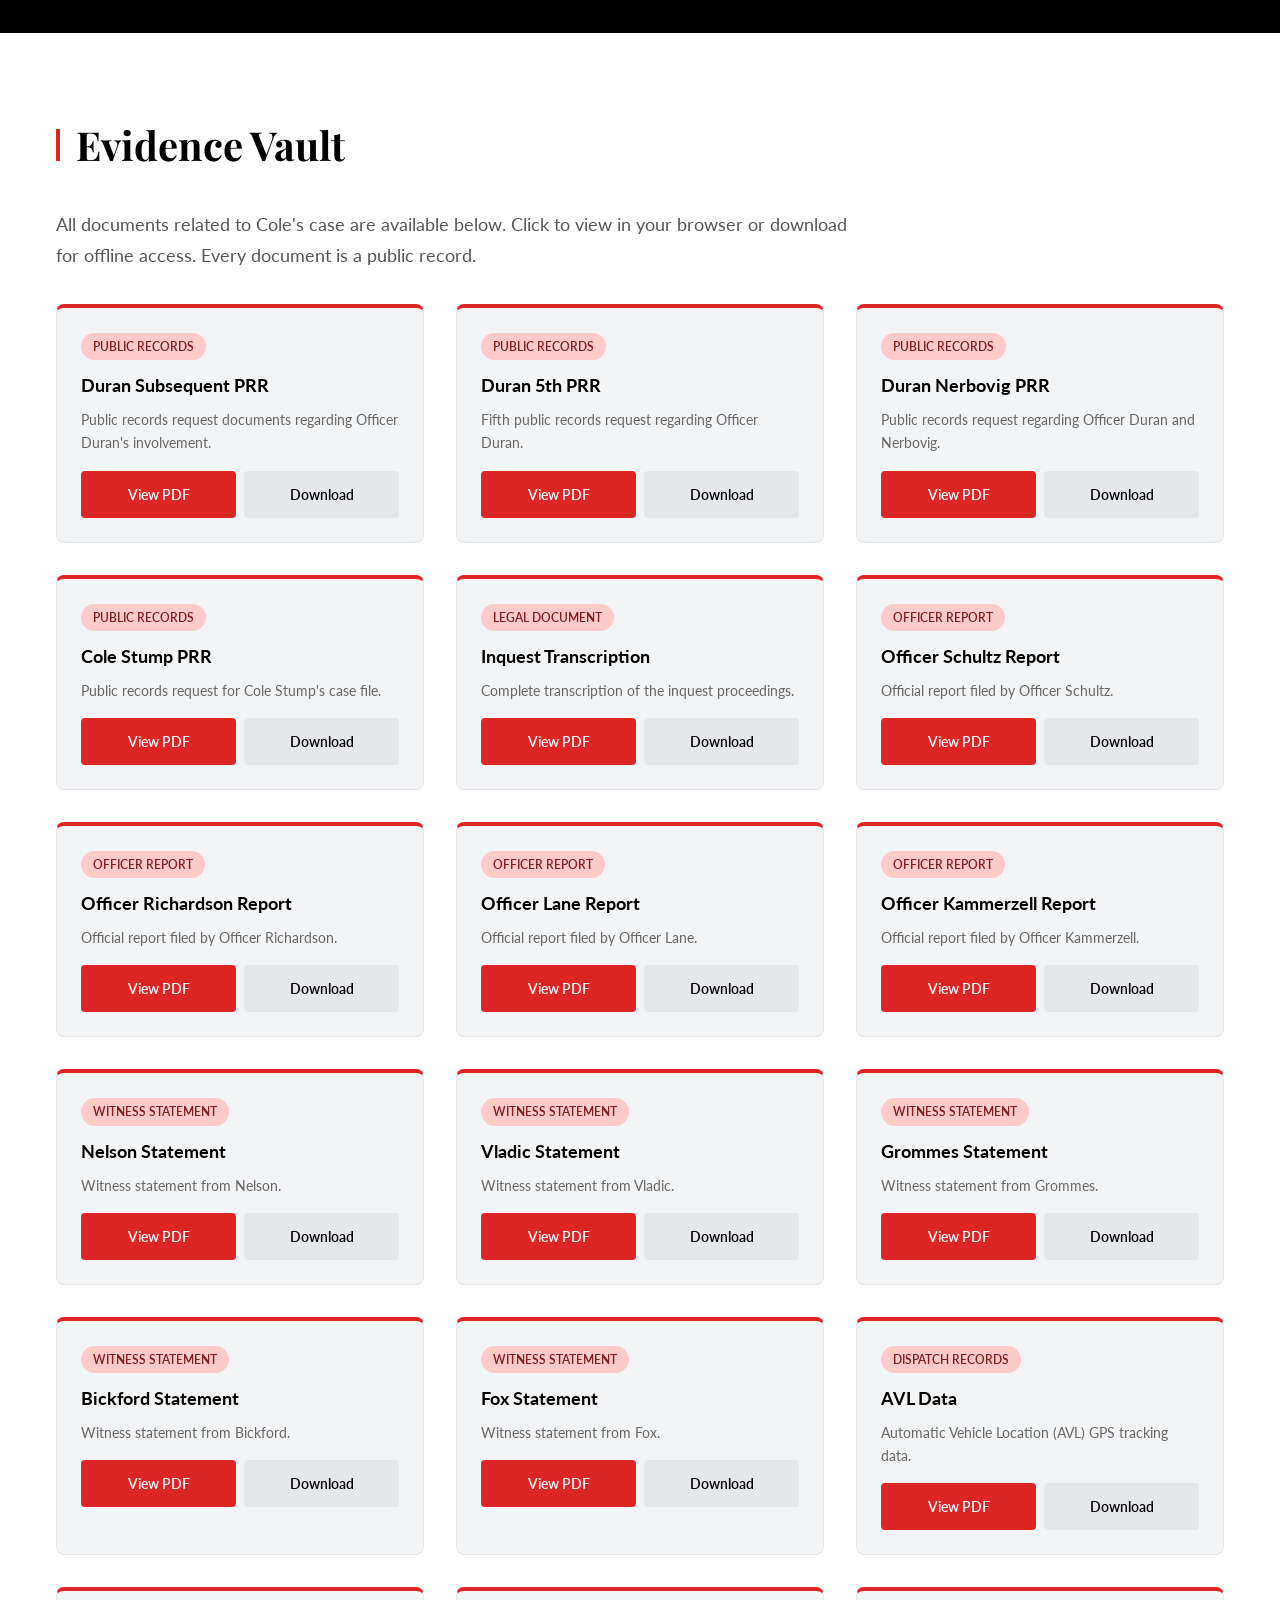
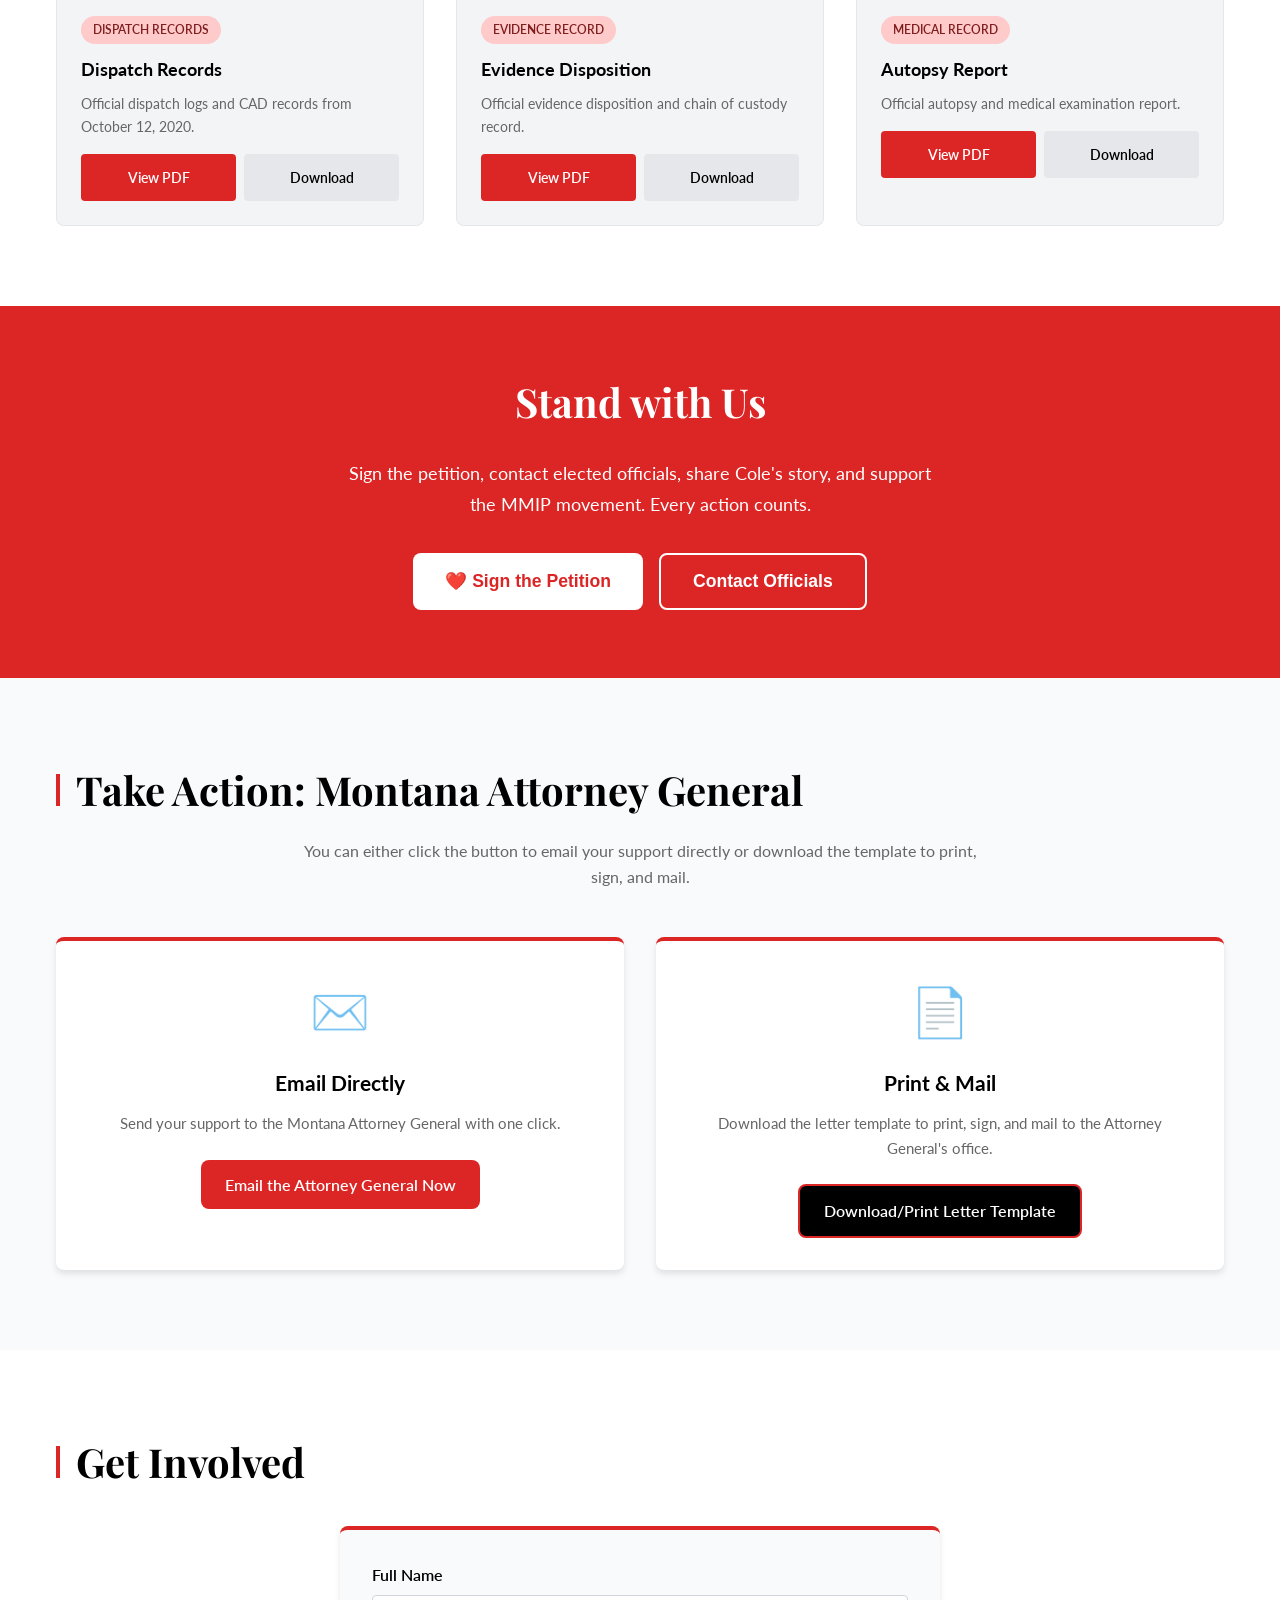
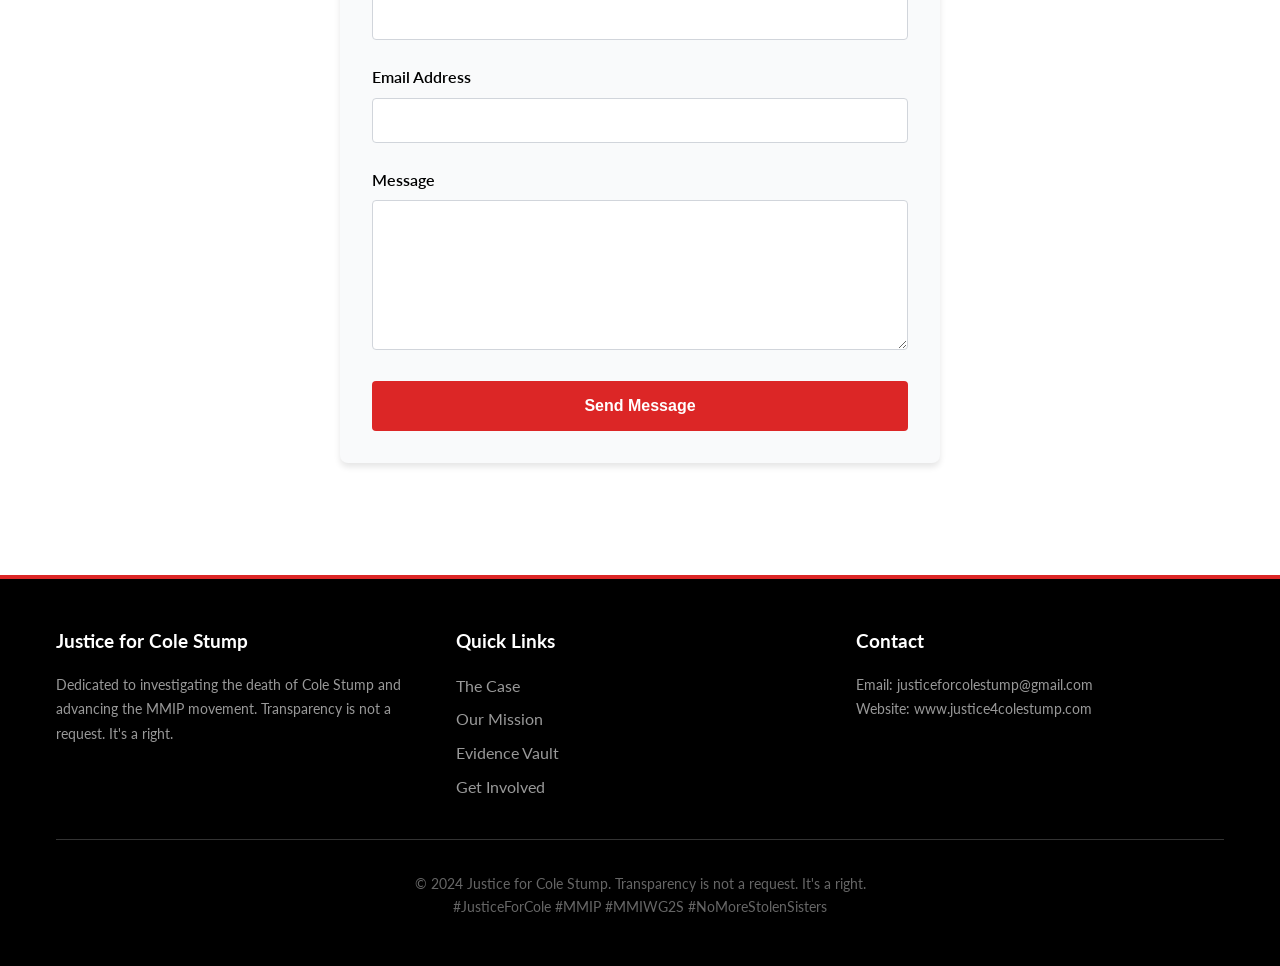
==== commit f38b0a34: "Add: Advocacy letter section with email and print options for Montana Attorney General outreach" ====
--- a/index.html
+++ b/index.html
@@ -512,6 +512,94 @@
             flex-wrap: wrap;
         }
 
+        /* Advocacy Section */
+        .advocacy-section {
+            padding: 5rem 2rem;
+            background-color: #f9fafb;
+            border-top: 4px solid #dc2626;
+        }
+
+        .advocacy-intro {
+            text-align: center;
+            font-size: 1rem;
+            color: #666;
+            margin-bottom: 3rem;
+            max-width: 700px;
+            margin-left: auto;
+            margin-right: auto;
+        }
+
+        .advocacy-options {
+            display: grid;
+            grid-template-columns: repeat(auto-fit, minmax(300px, 1fr));
+            gap: 2rem;
+            margin-top: 2rem;
+        }
+
+        .advocacy-option {
+            background-color: #fff;
+            padding: 2rem;
+            border-radius: 0.5rem;
+            text-align: center;
+            box-shadow: 0 4px 6px rgba(0, 0, 0, 0.1);
+            border-top: 4px solid #dc2626;
+            transition: all 0.3s;
+        }
+
+        .advocacy-option:hover {
+            box-shadow: 0 10px 15px rgba(220, 38, 38, 0.15);
+            transform: translateY(-2px);
+        }
+
+        .option-icon {
+            font-size: 3rem;
+            margin-bottom: 1rem;
+        }
+
+        .advocacy-option h3 {
+            font-size: 1.3rem;
+            font-weight: bold;
+            color: #000;
+            margin-bottom: 0.75rem;
+        }
+
+        .advocacy-option p {
+            color: #666;
+            margin-bottom: 1.5rem;
+            font-size: 0.95rem;
+        }
+
+        .advocacy-btn {
+            display: inline-block;
+            padding: 0.75rem 1.5rem;
+            border-radius: 0.5rem;
+            text-decoration: none;
+            font-weight: 600;
+            transition: all 0.3s;
+            cursor: pointer;
+            border: none;
+            font-size: 1rem;
+        }
+
+        .advocacy-btn-email {
+            background-color: #dc2626;
+            color: #fff;
+        }
+
+        .advocacy-btn-email:hover {
+            background-color: #b91c1c;
+        }
+
+        .advocacy-btn-download {
+            background-color: #000;
+            color: #fff;
+            border: 2px solid #dc2626;
+        }
+
+        .advocacy-btn-download:hover {
+            background-color: #1f2937;
+        }
+
         /* Contact Section */
         .contact-section {
             padding: 5rem 2rem;
@@ -1072,6 +1160,34 @@
         </div>
     </section>
 
+    <!-- Advocacy Letter Section -->
+    <section class="advocacy-section" id="advocacy">
+        <div class="container">
+            <div class="section-header">
+                <div class="section-accent"></div>
+                <h2>Take Action: Montana Attorney General</h2>
+            </div>
+            
+            <p class="advocacy-intro">You can either click the button to email your support directly or download the template to print, sign, and mail.</p>
+            
+            <div class="advocacy-options">
+                <div class="advocacy-option">
+                    <div class="option-icon">✉️</div>
+                    <h3>Email Directly</h3>
+                    <p>Send your support to the Montana Attorney General with one click.</p>
+                    <a href="mailto:contactdoj@mt.gov?subject=Urgent%20Request%20for%20Transparency%20-%20Case%20of%20Cole%20Forrest%20Stump" class="advocacy-btn advocacy-btn-email">Email the Attorney General Now</a>
+                </div>
+                
+                <div class="advocacy-option">
+                    <div class="option-icon">📄</div>
+                    <h3>Print & Mail</h3>
+                    <p>Download the letter template to print, sign, and mail to the Attorney General's office.</p>
+                    <a href="/documents/advocacy-letter-template.pdf" download class="advocacy-btn advocacy-btn-download">Download/Print Letter Template</a>
+                </div>
+            </div>
+        </div>
+    </section>
+
     <!-- Contact Section -->
     <section class="contact-section" id="contact">
         <div class="container">
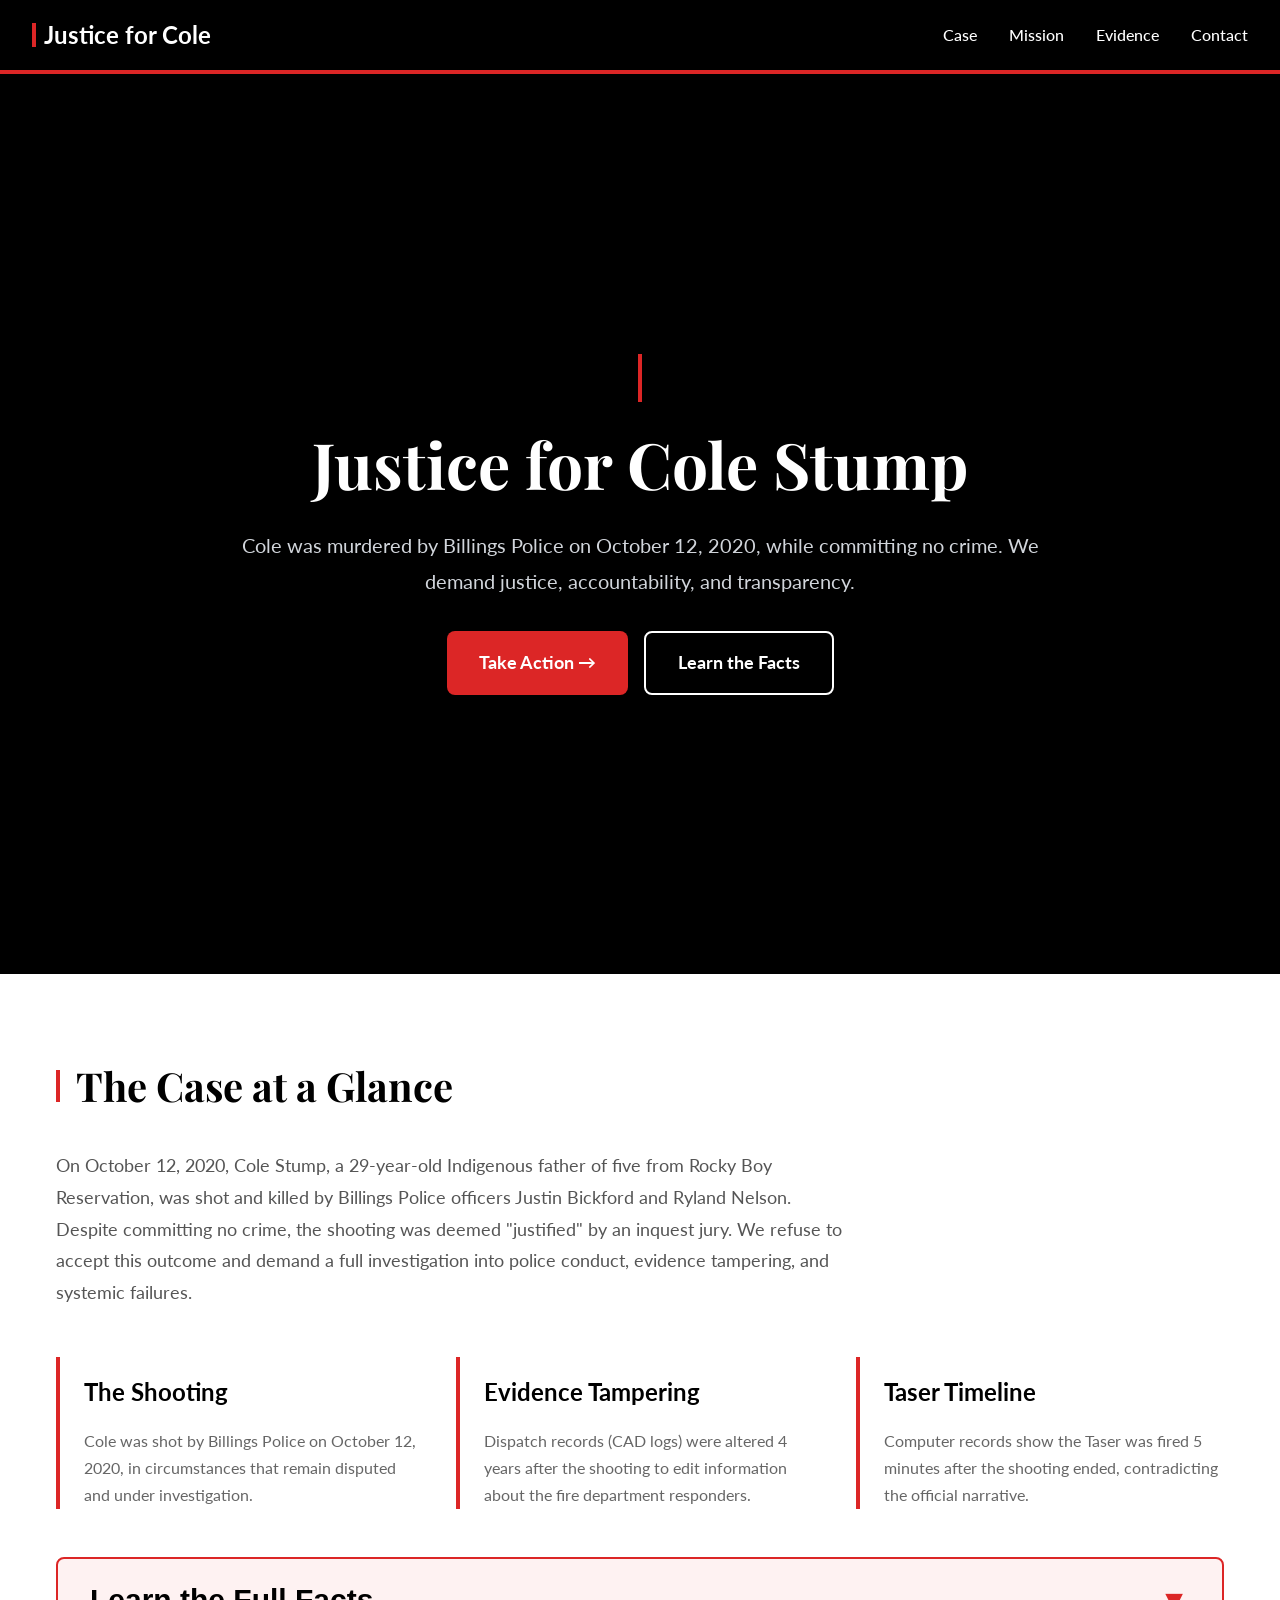
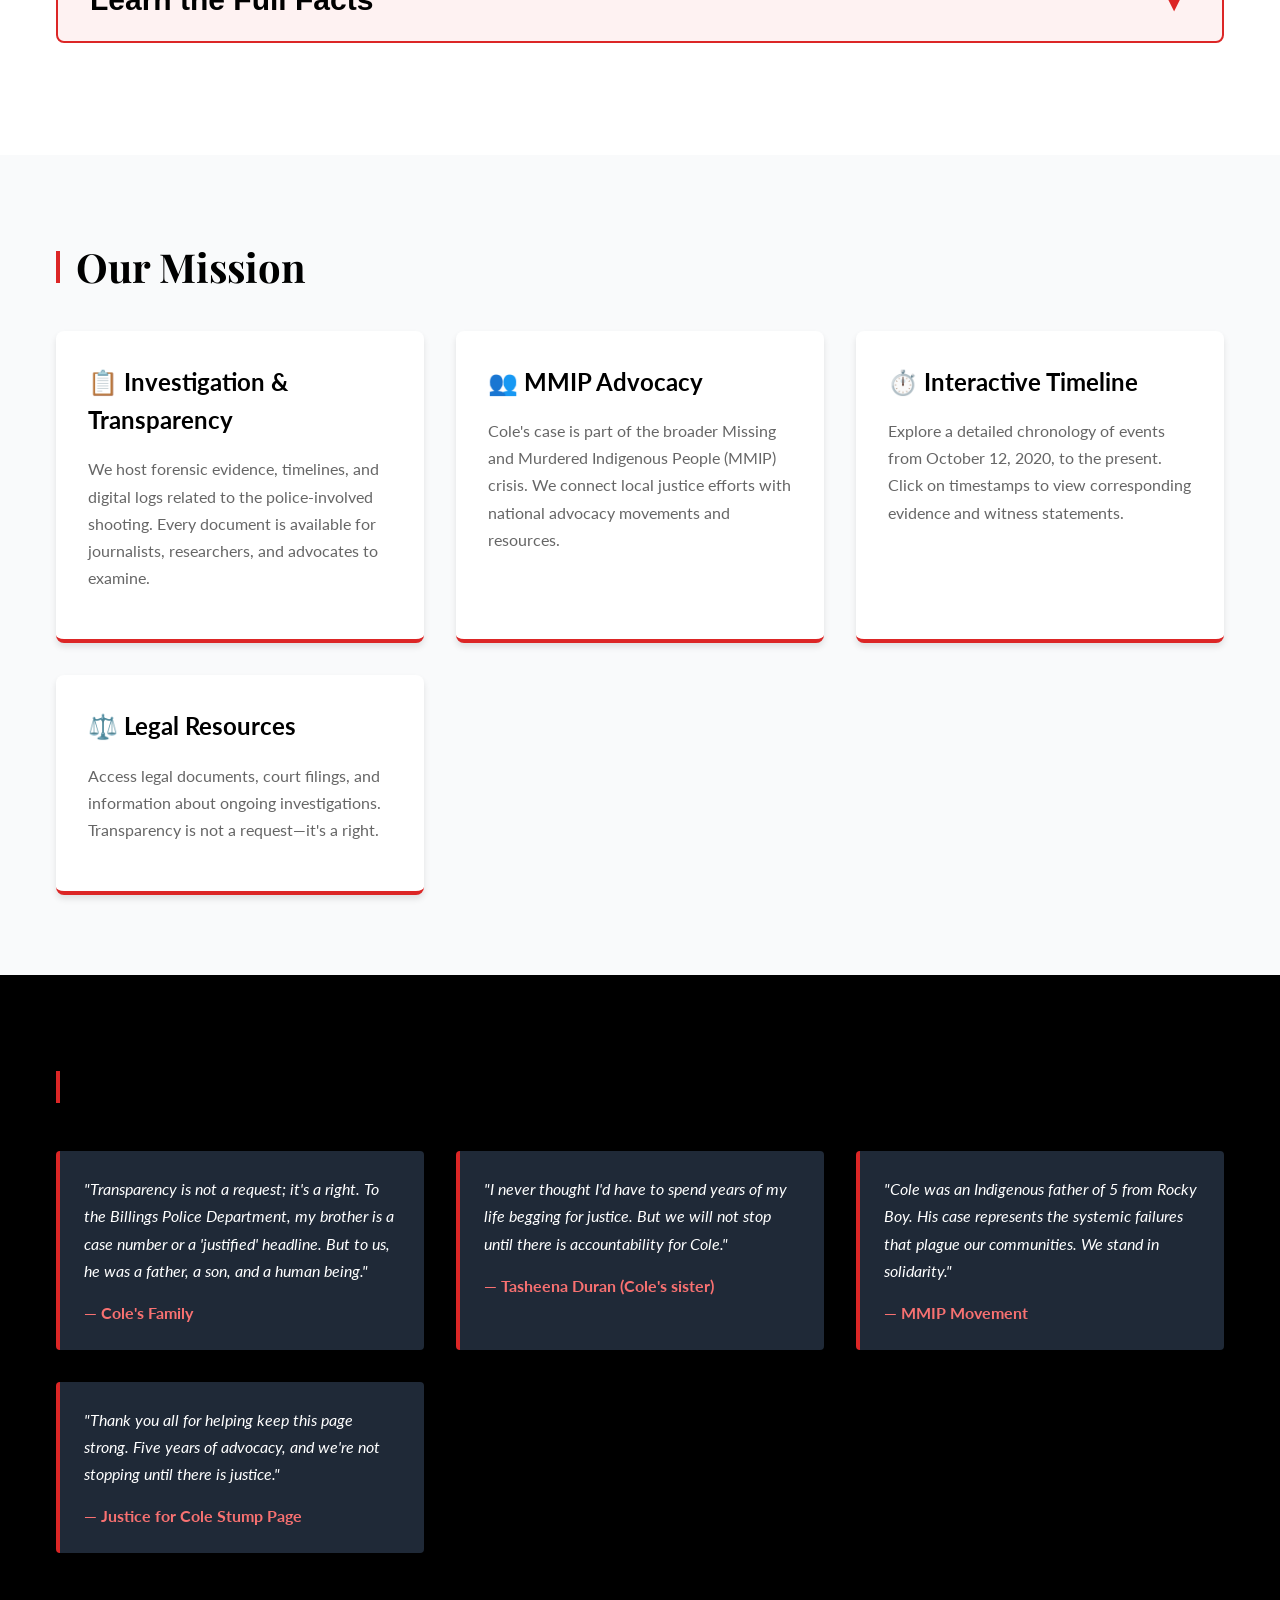
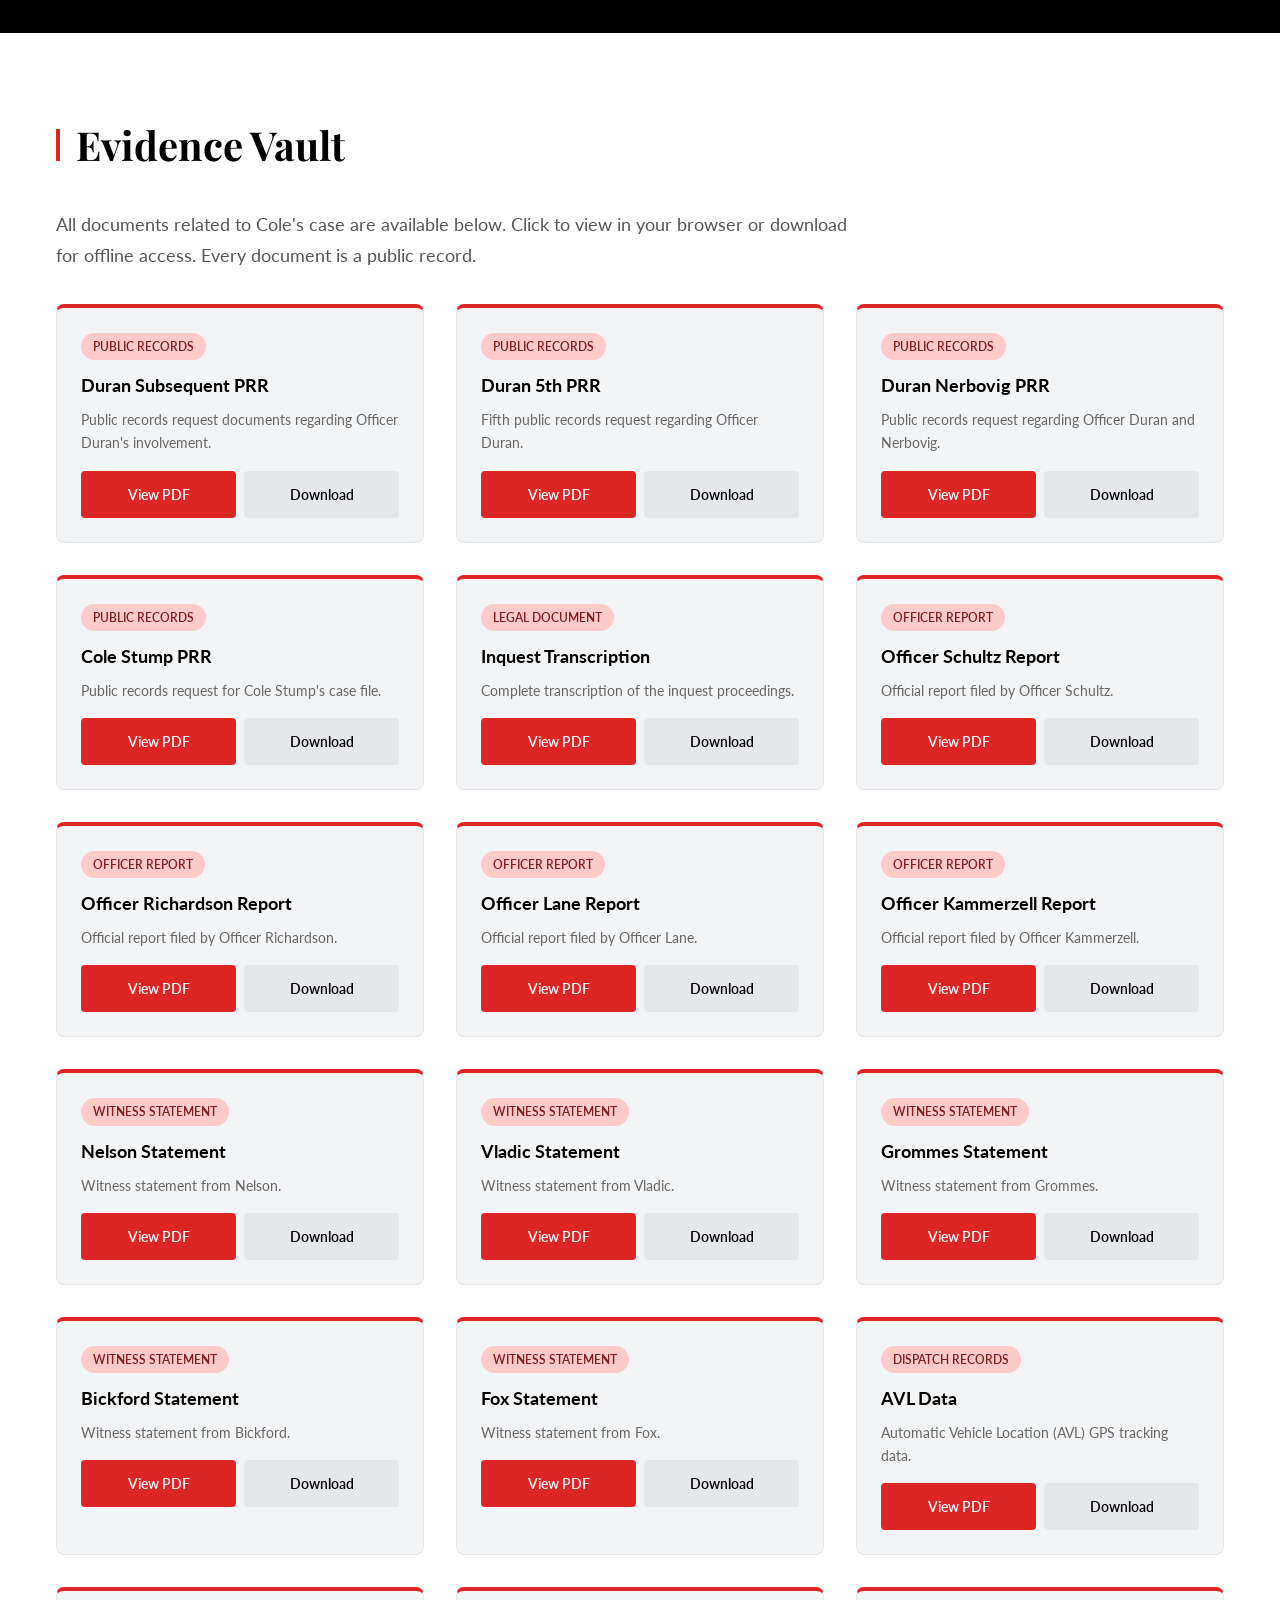
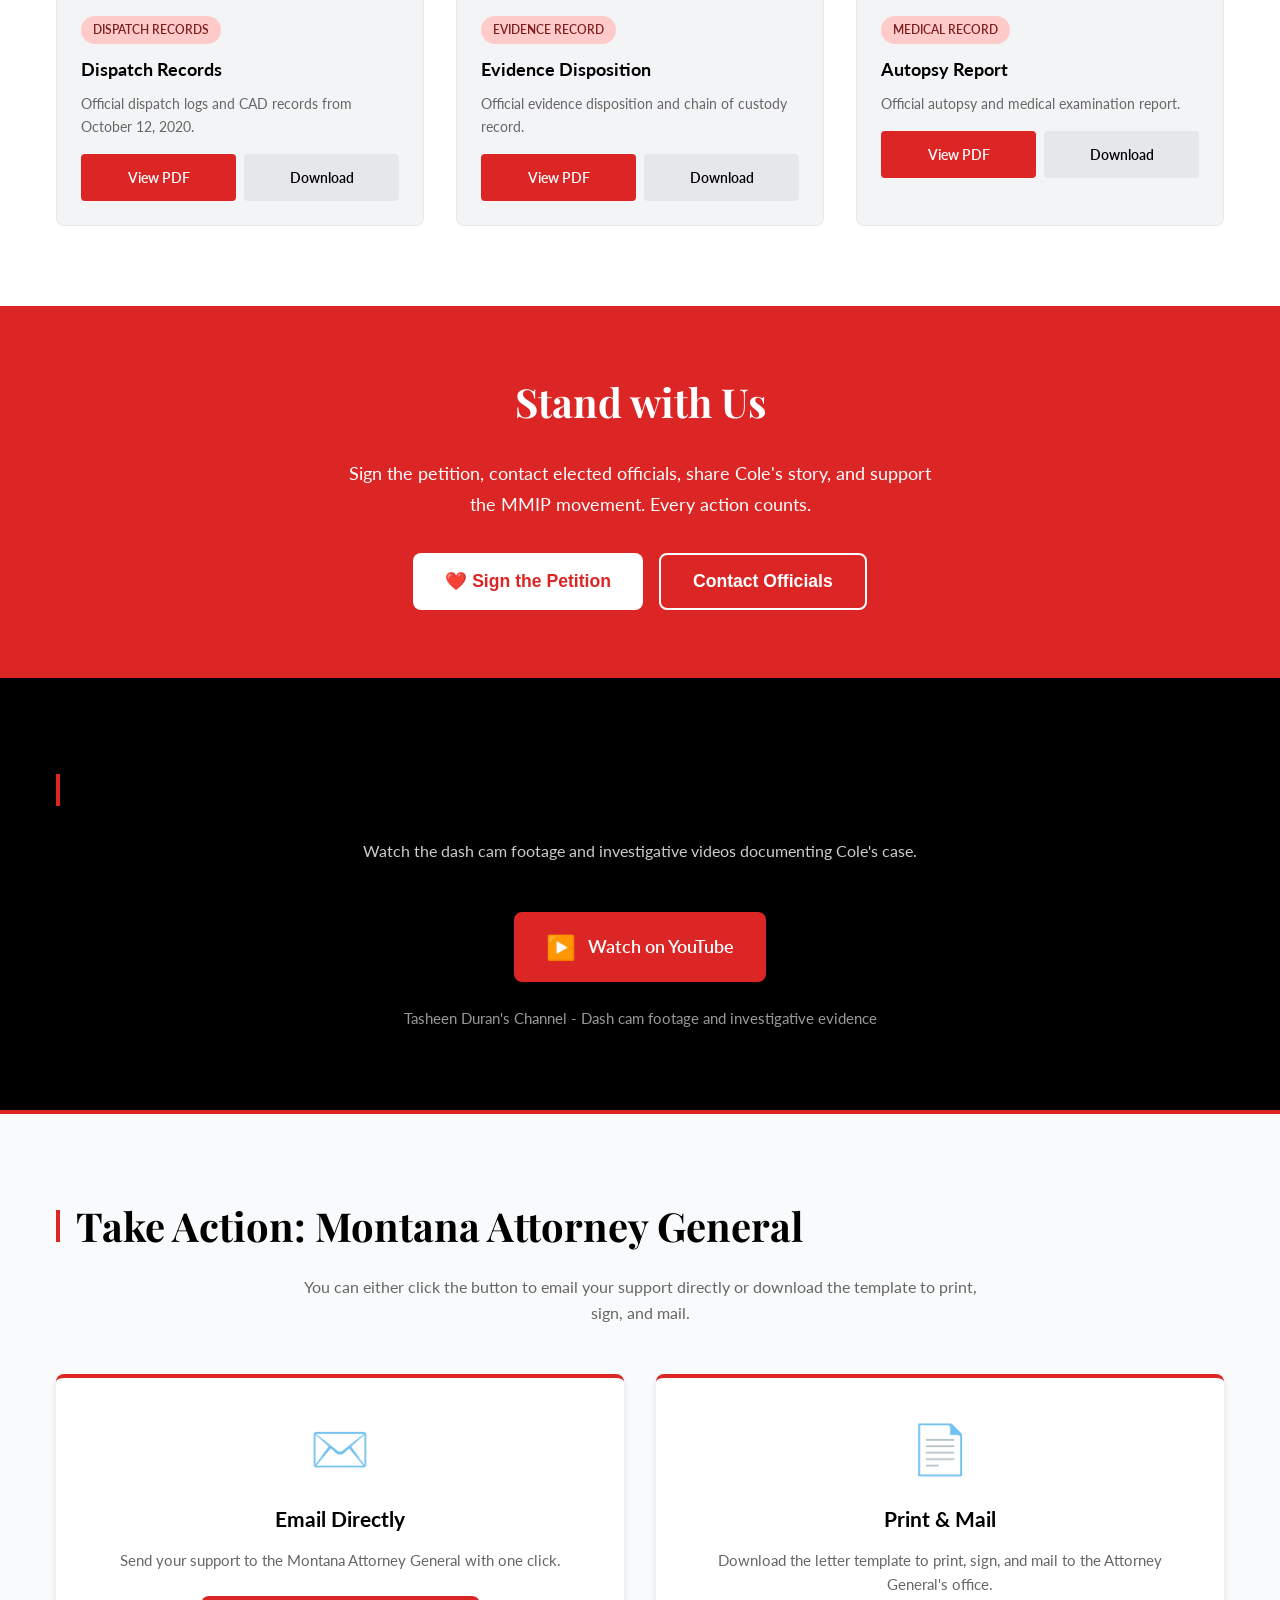
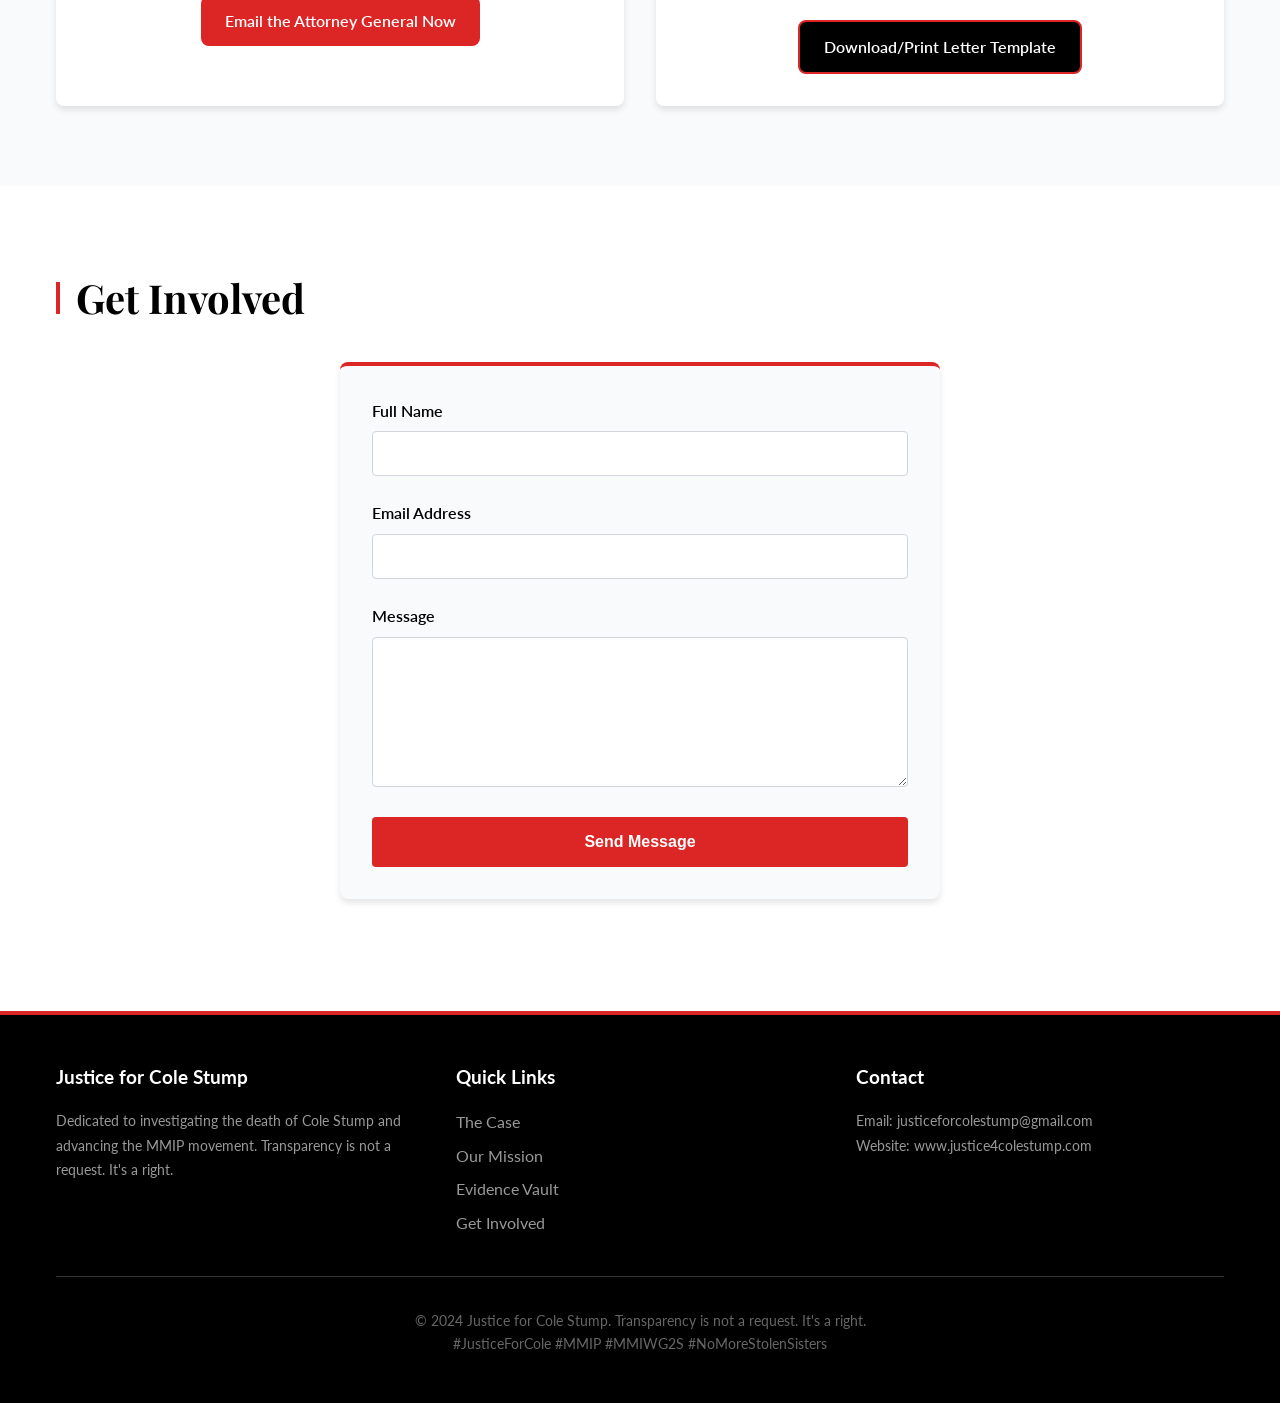
==== commit e35739d3: "Add: YouTube dash cam evidence section linking to Tasheen Duran's channel" ====
--- a/index.html
+++ b/index.html
@@ -512,6 +512,59 @@
             flex-wrap: wrap;
         }
 
+        /* YouTube Section */
+        .youtube-section {
+            padding: 5rem 2rem;
+            background-color: #000;
+            border-top: 4px solid #dc2626;
+        }
+
+        .youtube-intro {
+            text-align: center;
+            font-size: 1rem;
+            color: #ccc;
+            margin-bottom: 3rem;
+            max-width: 700px;
+            margin-left: auto;
+            margin-right: auto;
+        }
+
+        .youtube-container {
+            display: flex;
+            flex-direction: column;
+            align-items: center;
+            gap: 1.5rem;
+        }
+
+        .youtube-btn {
+            display: inline-flex;
+            align-items: center;
+            gap: 0.75rem;
+            padding: 1rem 2rem;
+            background-color: #dc2626;
+            color: #fff;
+            text-decoration: none;
+            font-weight: 600;
+            border-radius: 0.5rem;
+            transition: all 0.3s;
+            font-size: 1.1rem;
+        }
+
+        .youtube-btn:hover {
+            background-color: #b91c1c;
+            transform: scale(1.05);
+        }
+
+        .youtube-icon {
+            font-size: 1.5rem;
+        }
+
+        .youtube-description {
+            color: #999;
+            font-size: 0.95rem;
+            text-align: center;
+        }
+
         /* Advocacy Section */
         .advocacy-section {
             padding: 5rem 2rem;
@@ -1160,6 +1213,26 @@
         </div>
     </section>
 
+    <!-- YouTube Dash Cam Section -->
+    <section class="youtube-section" id="videos">
+        <div class="container">
+            <div class="section-header">
+                <div class="section-accent"></div>
+                <h2>Dash Cam Evidence</h2>
+            </div>
+            
+            <p class="youtube-intro">Watch the dash cam footage and investigative videos documenting Cole's case.</p>
+            
+            <div class="youtube-container">
+                <a href="https://youtube.com/@tasheenaduran7530?si=Lr9a5iWz4Z6ZFM7i" target="_blank" class="youtube-btn">
+                    <span class="youtube-icon">▶️</span>
+                    <span>Watch on YouTube</span>
+                </a>
+                <p class="youtube-description">Tasheen Duran's Channel - Dash cam footage and investigative evidence</p>
+            </div>
+        </div>
+    </section>
+
     <!-- Advocacy Letter Section -->
     <section class="advocacy-section" id="advocacy">
         <div class="container">
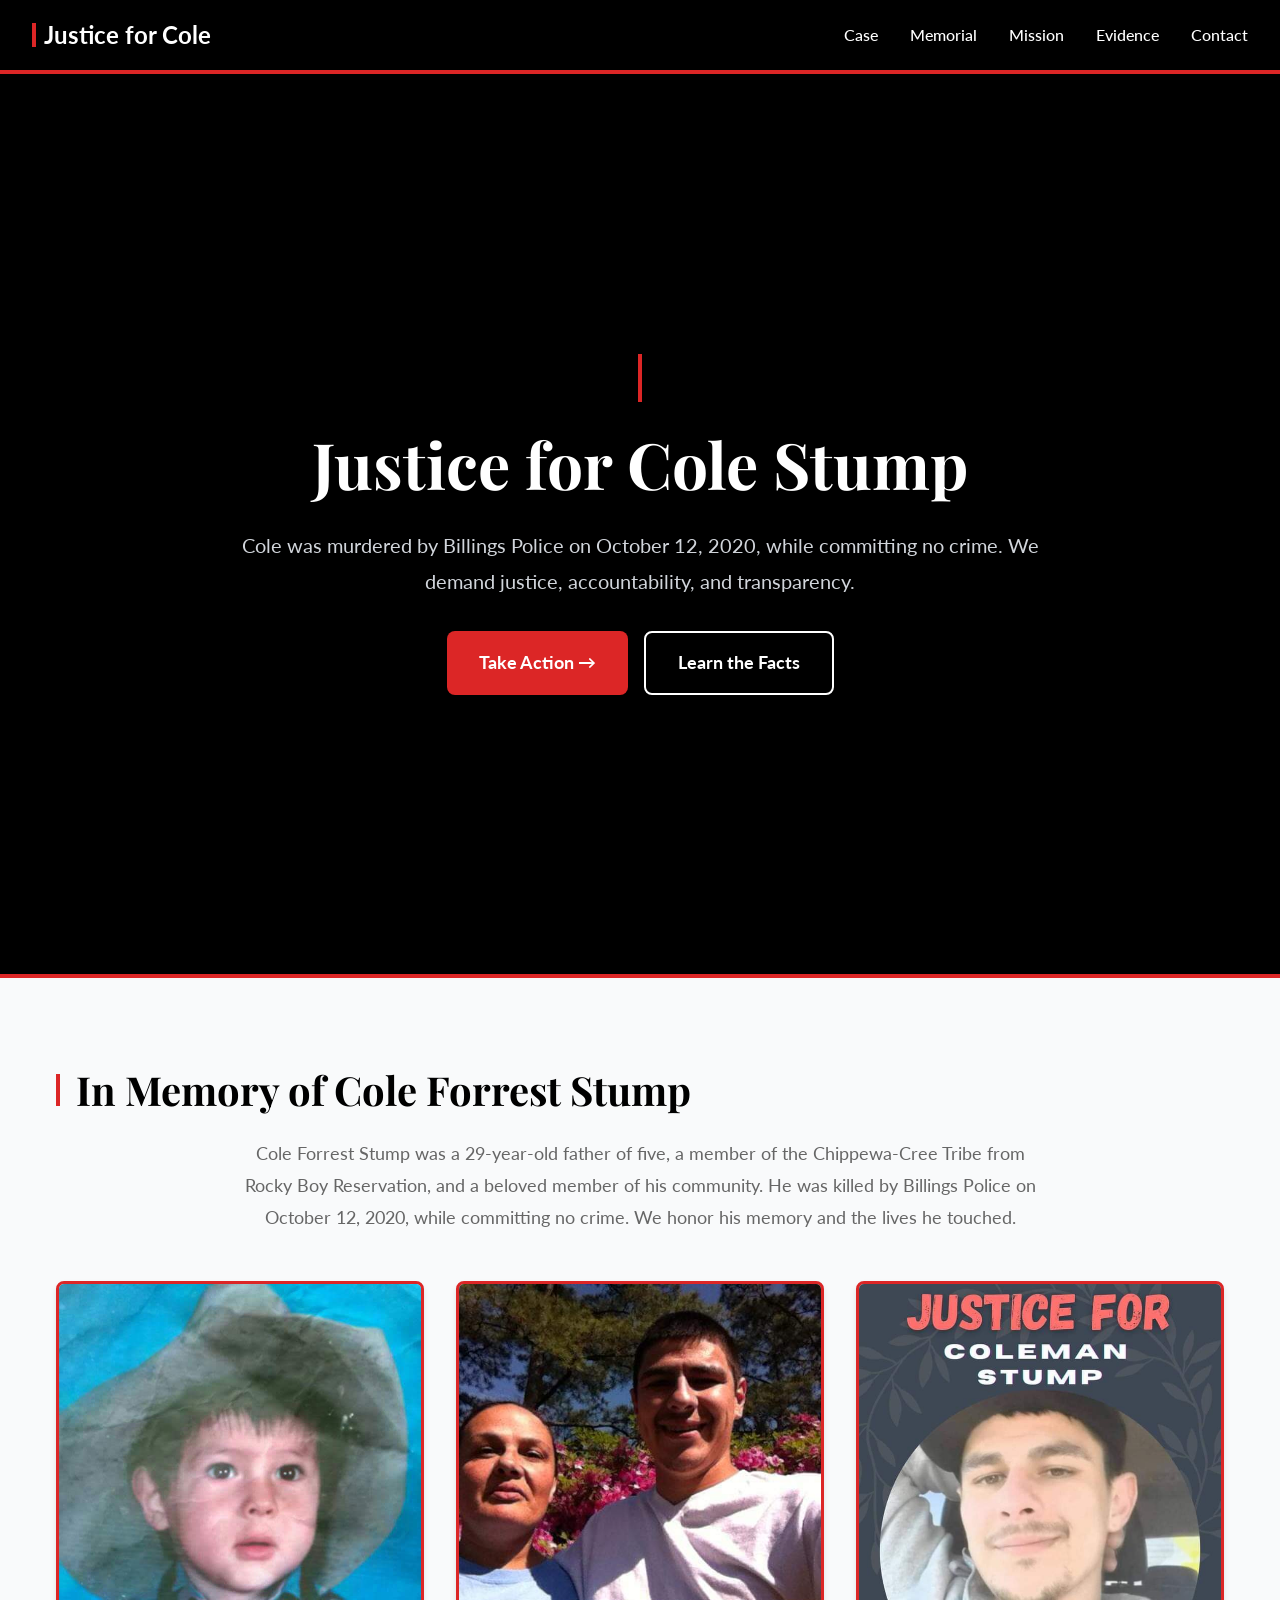
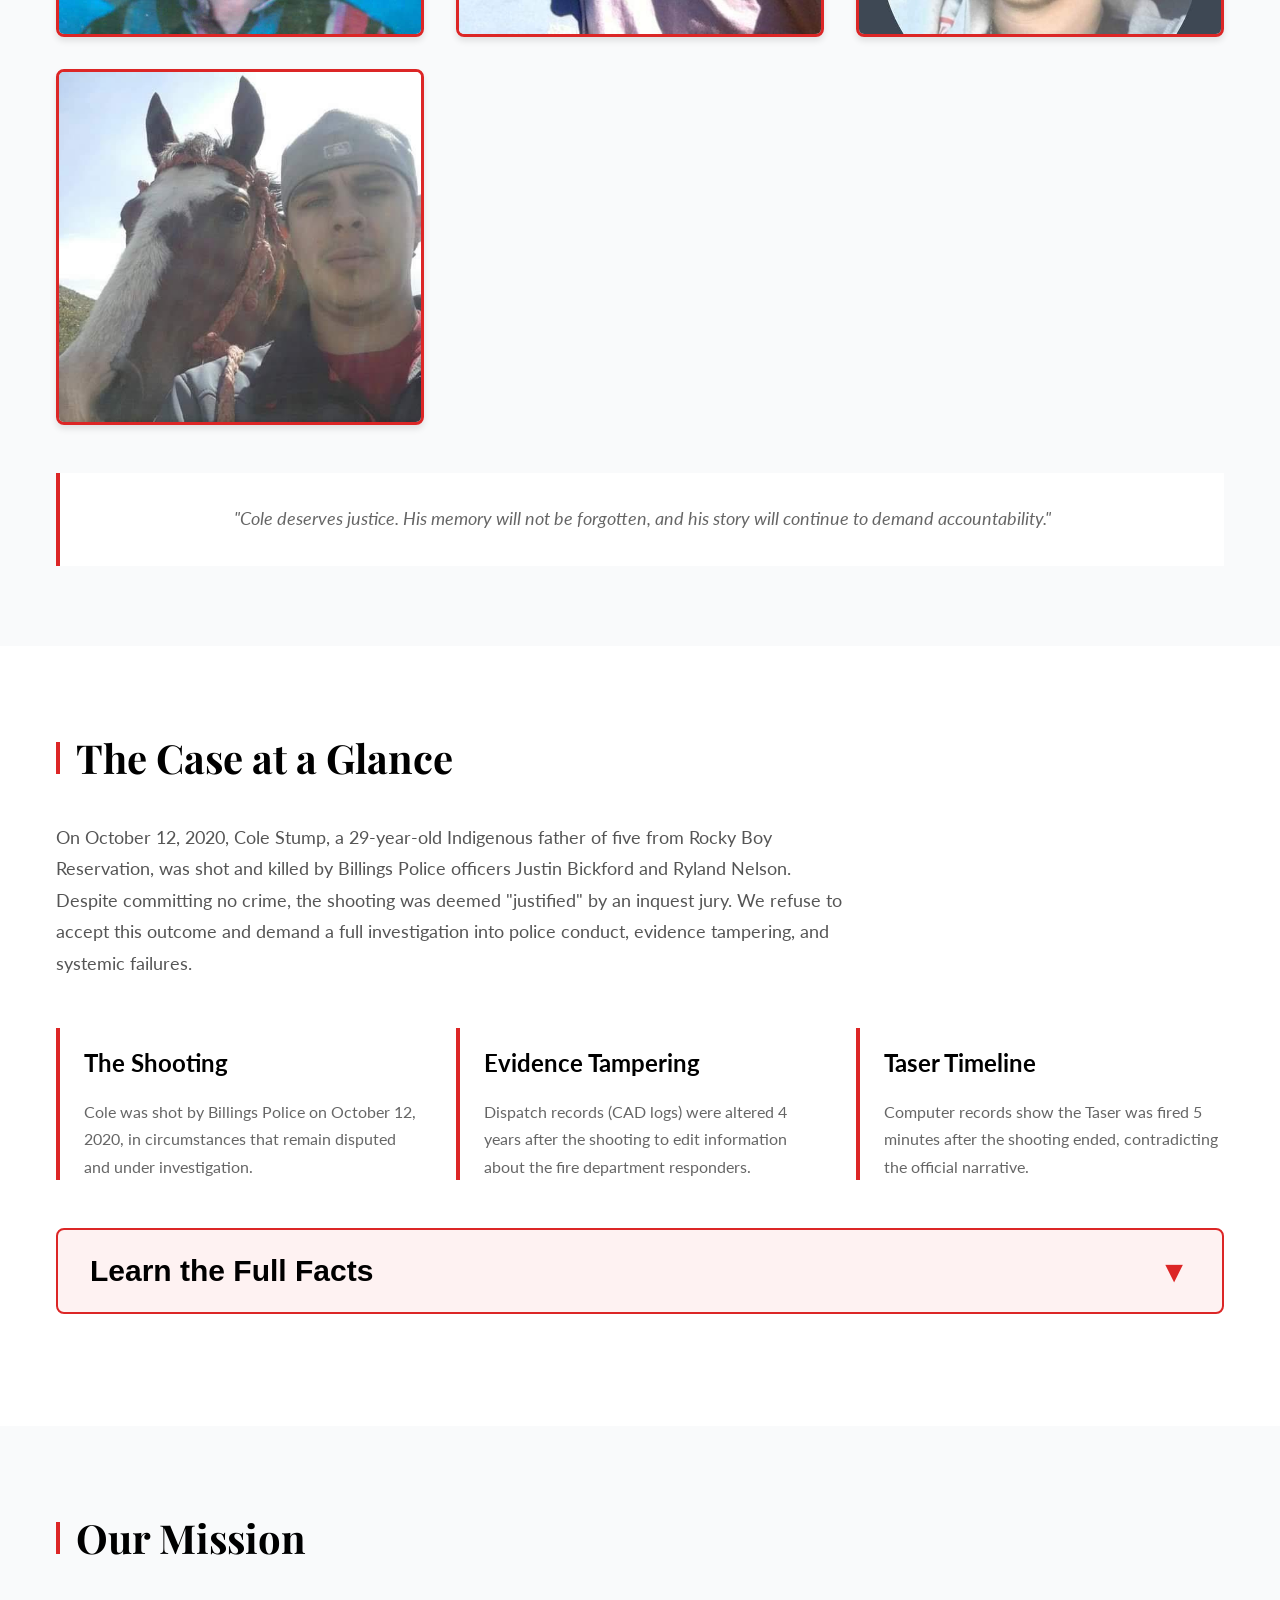
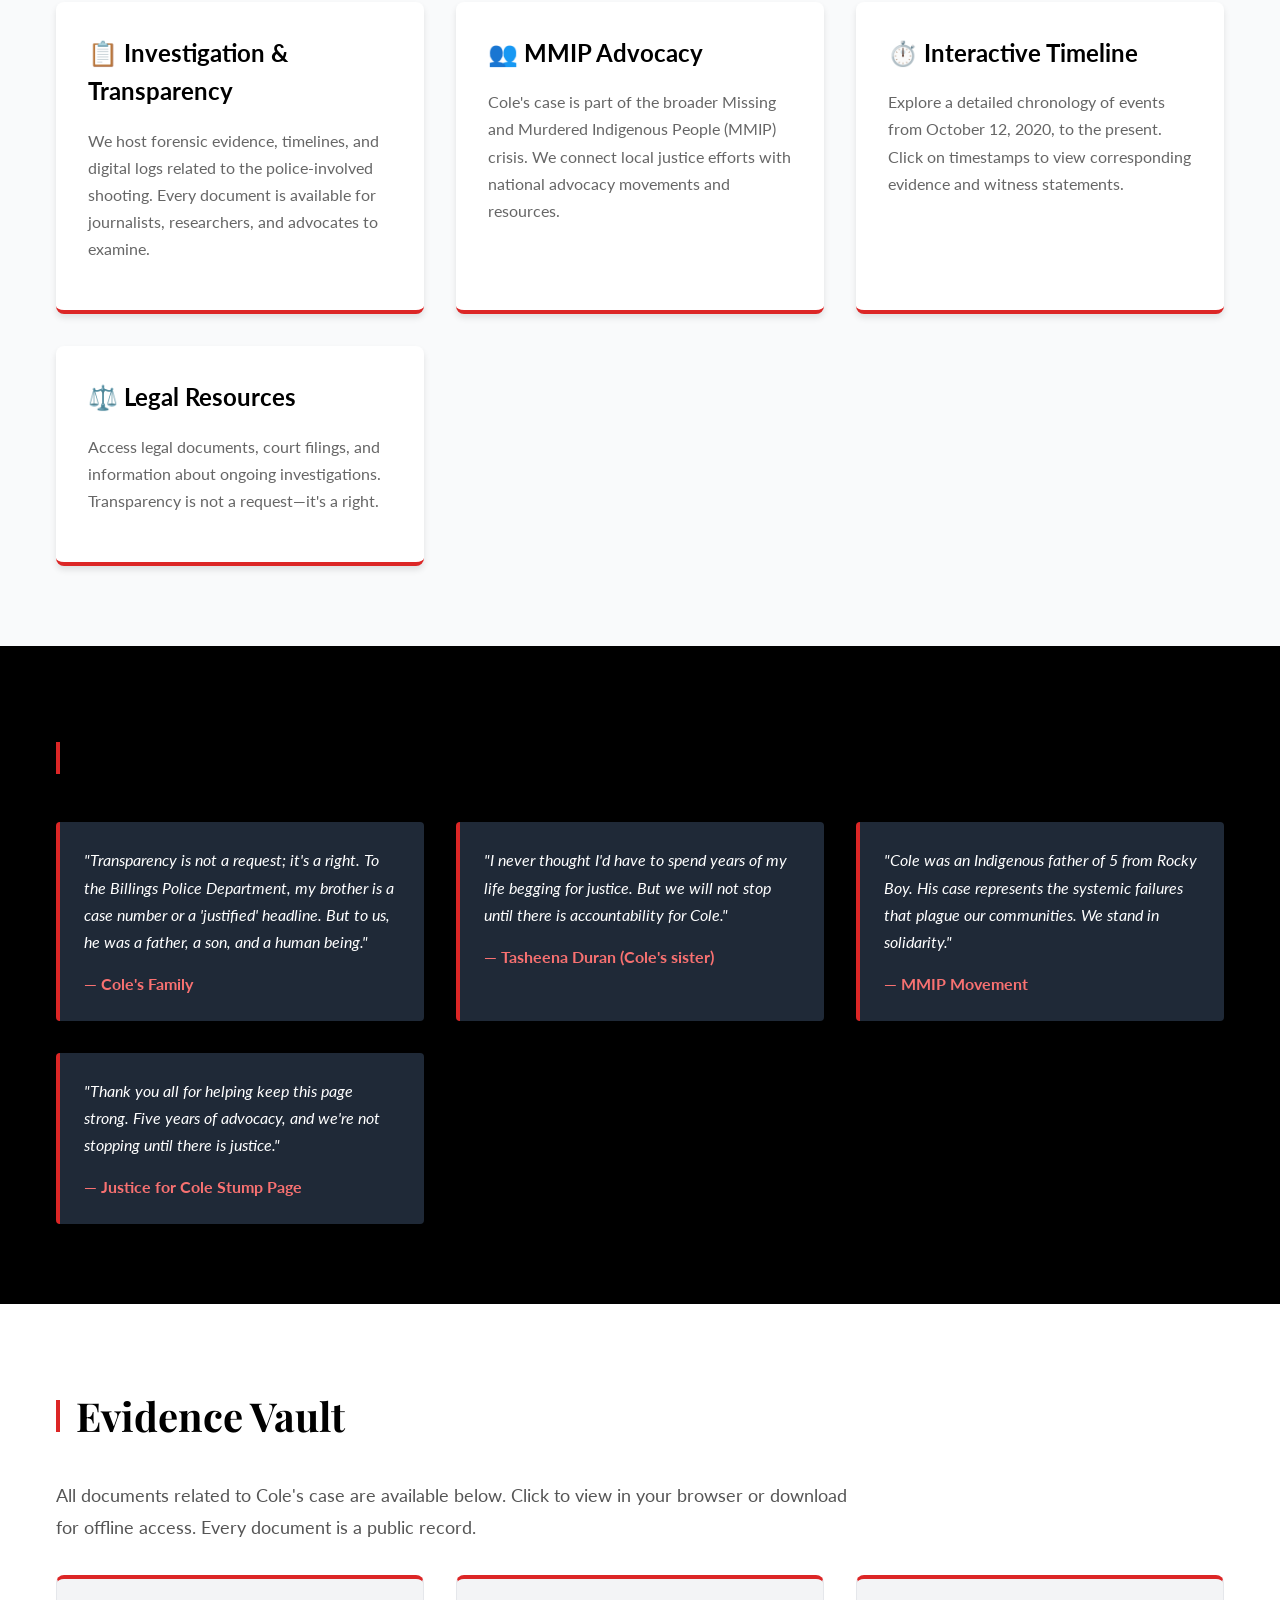
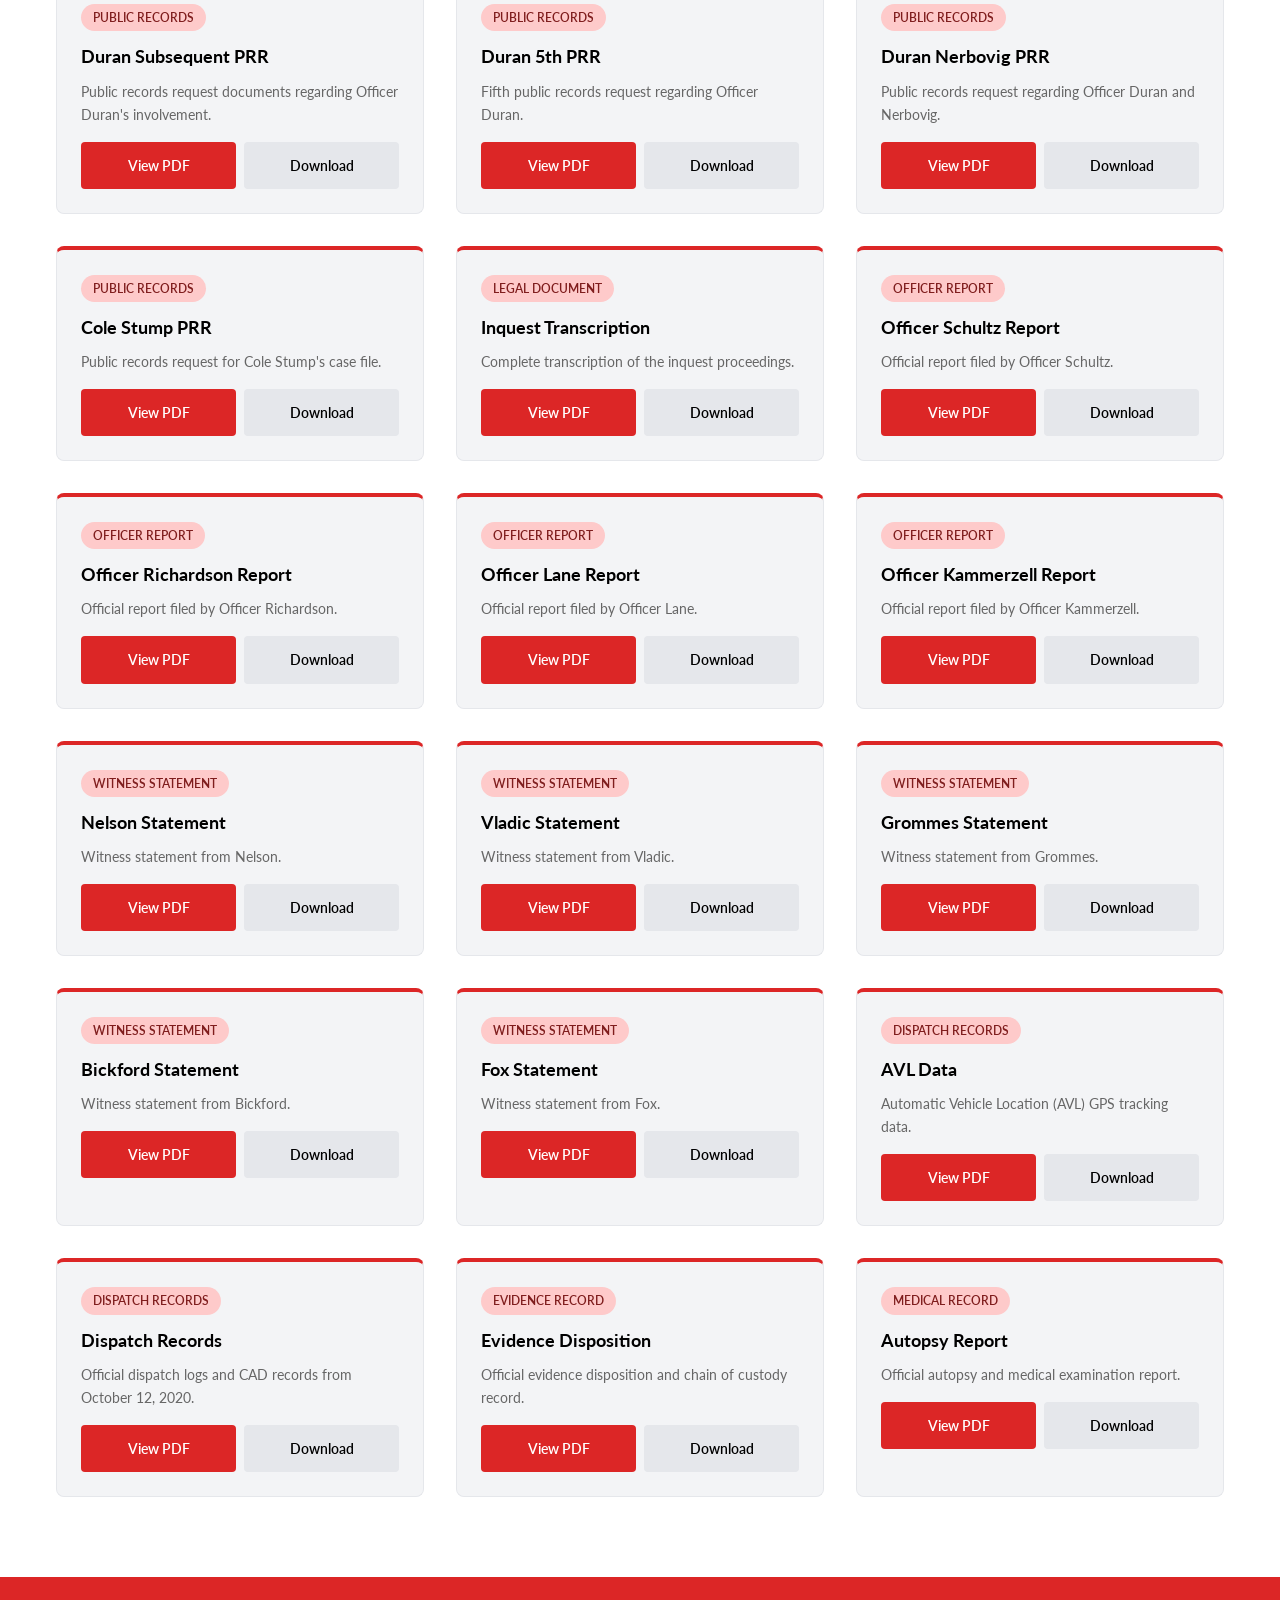
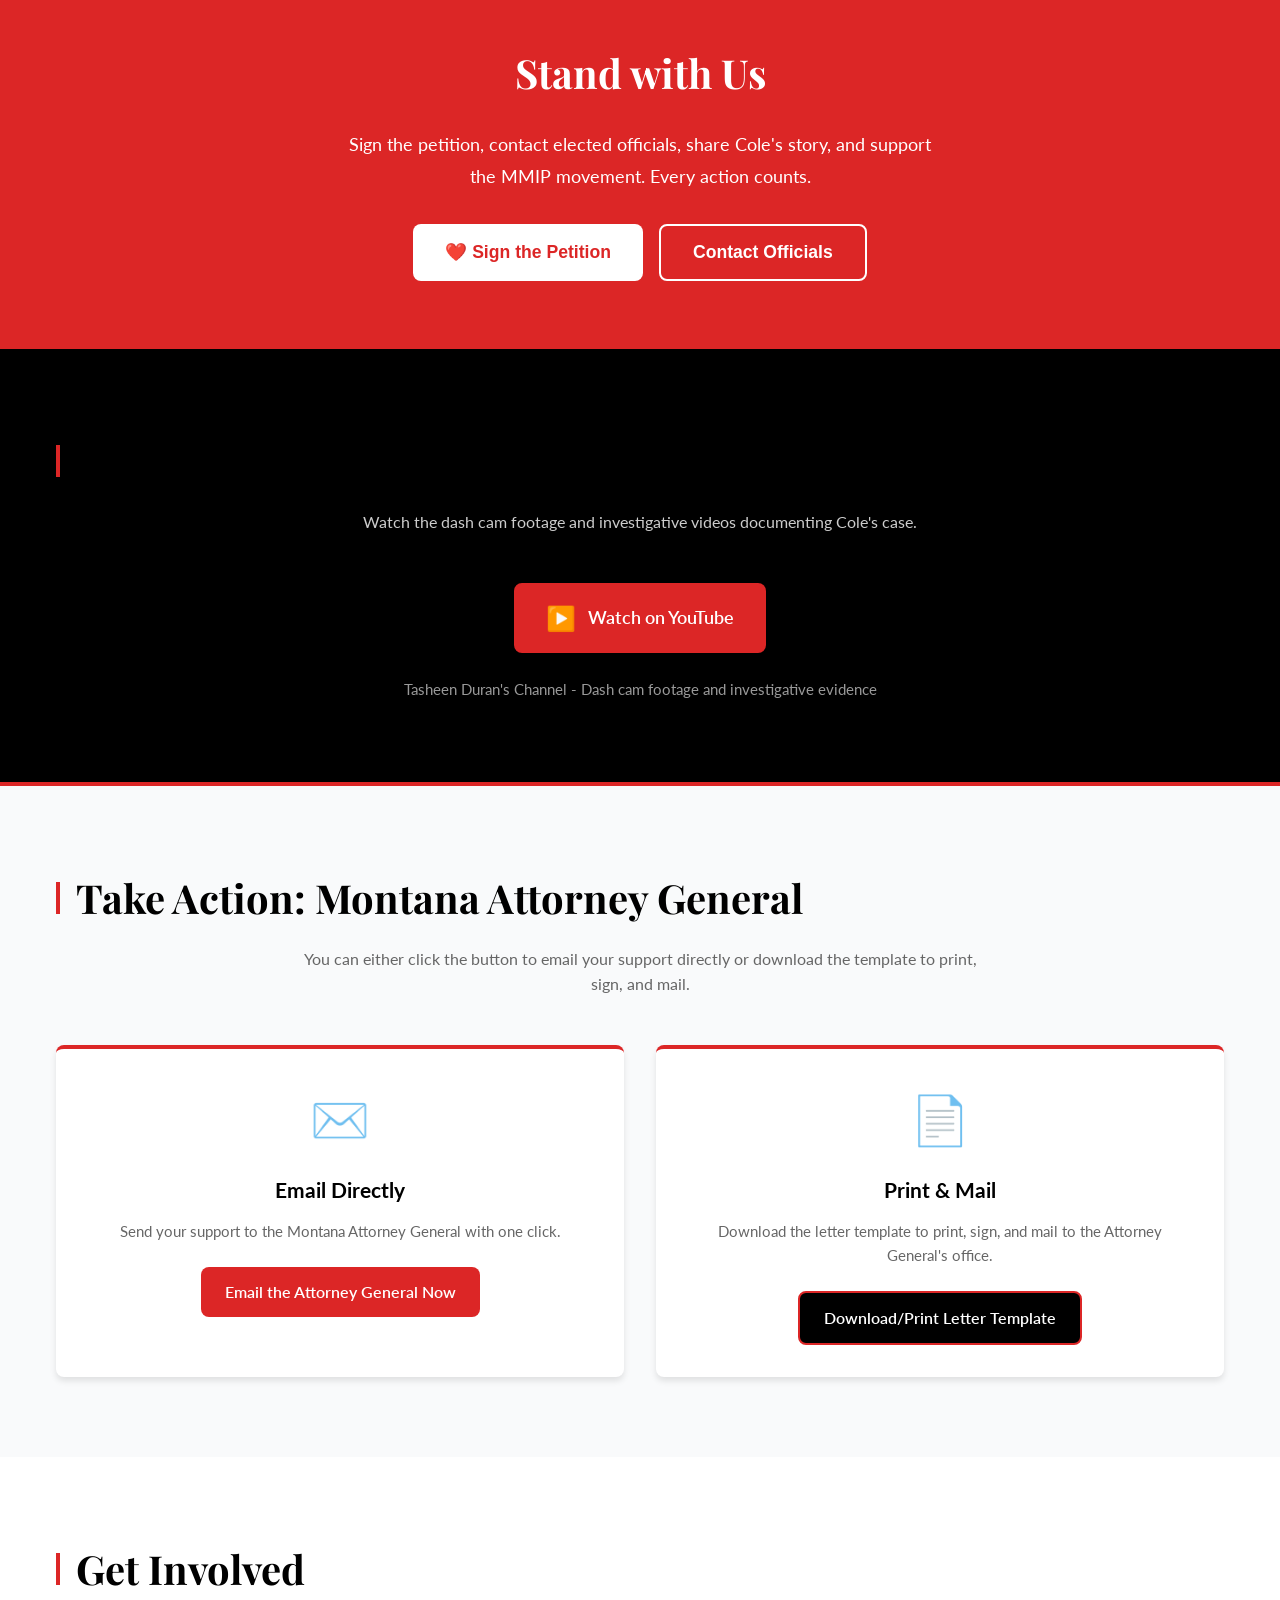
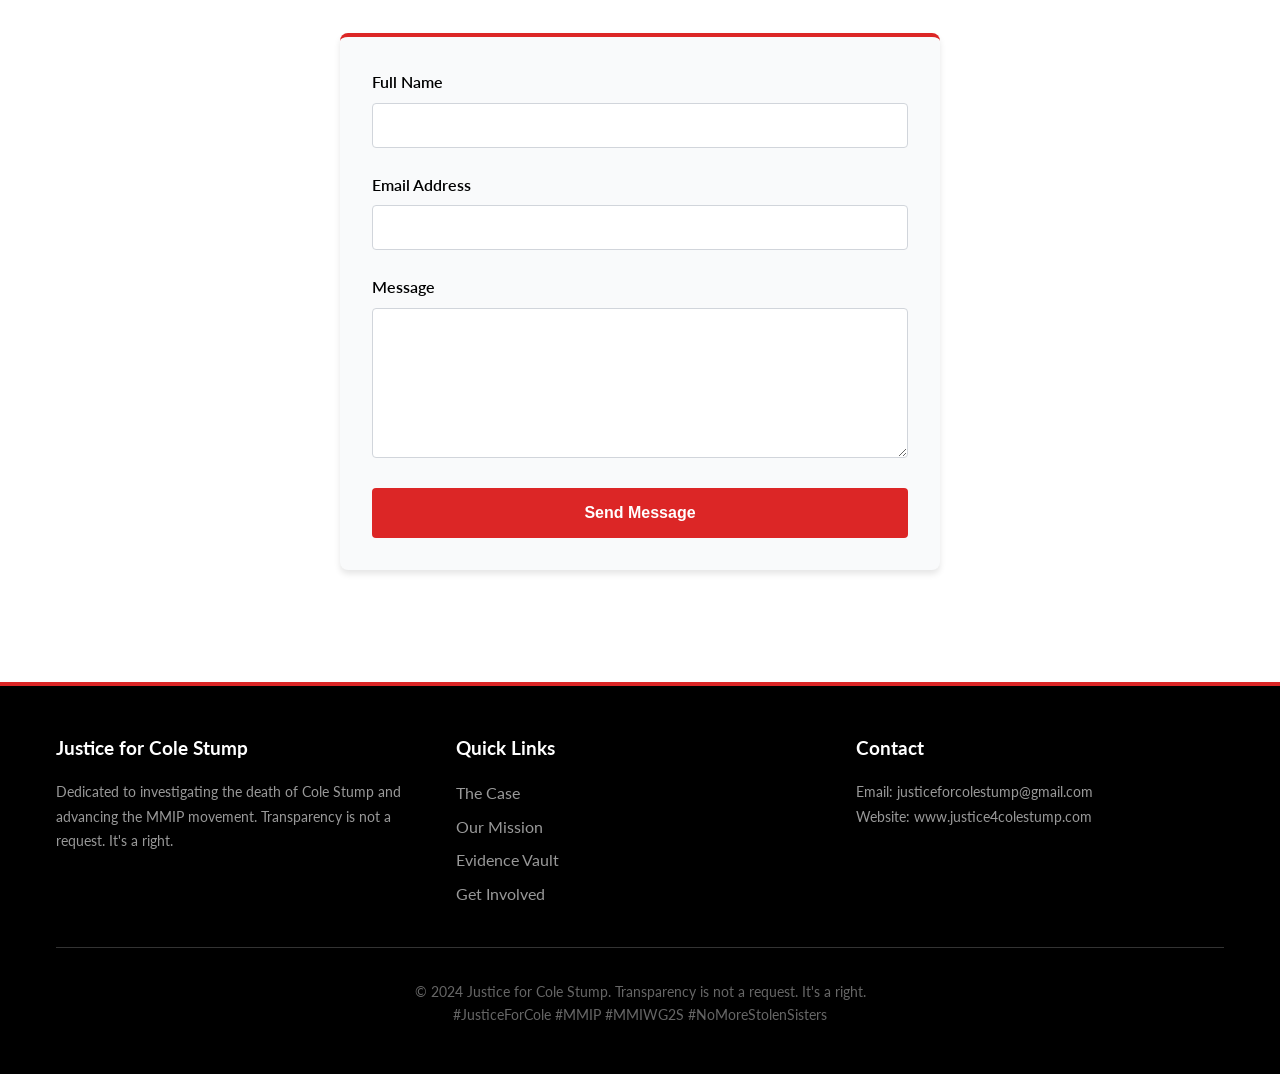
==== commit 54d0dbc0: "Add: Beautiful memorial section with 4 photos of Cole Forrest Stump" ====
--- a/index.html
+++ b/index.html
@@ -804,6 +804,63 @@
                 padding: 1rem 1.5rem;
             }
         }
+
+        /* Memorial Section */
+        .memorial-section {
+            padding: 5rem 2rem;
+            background-color: #f9fafb;
+            border-top: 4px solid #dc2626;
+        }
+
+        .memorial-intro {
+            text-align: center;
+            font-size: 1.1rem;
+            color: #666;
+            margin-bottom: 3rem;
+            max-width: 800px;
+            margin-left: auto;
+            margin-right: auto;
+            line-height: 1.8;
+        }
+
+        .memorial-gallery {
+            display: grid;
+            grid-template-columns: repeat(auto-fit, minmax(280px, 1fr));
+            gap: 2rem;
+            margin-top: 3rem;
+        }
+
+        .memorial-photo {
+            position: relative;
+            overflow: hidden;
+            border-radius: 0.5rem;
+            box-shadow: 0 4px 6px rgba(0, 0, 0, 0.1);
+            transition: all 0.3s;
+            border: 3px solid #dc2626;
+        }
+
+        .memorial-photo:hover {
+            box-shadow: 0 10px 20px rgba(220, 38, 38, 0.2);
+            transform: translateY(-5px);
+        }
+
+        .memorial-photo img {
+            width: 100%;
+            height: 350px;
+            object-fit: cover;
+            display: block;
+        }
+
+        .memorial-quote {
+            background-color: #fff;
+            border-left: 4px solid #dc2626;
+            padding: 2rem;
+            margin-top: 3rem;
+            font-style: italic;
+            color: #666;
+            text-align: center;
+            font-size: 1.1rem;
+        }
     </style>
 </head>
 <body>
@@ -812,6 +869,7 @@
         <div class="nav-brand">Justice for Cole</div>
         <ul class="nav-links">
             <li><a href="#case">Case</a></li>
+            <li><a href="#memorial">Memorial</a></li>
             <li><a href="#mission">Mission</a></li>
             <li><a href="#vault">Evidence</a></li>
             <li><a href="#contact">Contact</a></li>
@@ -827,6 +885,37 @@
             <div class="hero-buttons">
                 <a href="#contact" class="btn btn-primary">Take Action →</a>
                 <a href="#case" class="btn btn-secondary">Learn the Facts</a>
+            </div>
+        </div>
+    </section>
+
+    <!-- Memorial Section -->
+    <section class="memorial-section" id="memorial">
+        <div class="container">
+            <div class="section-header">
+                <div class="section-accent"></div>
+                <h2>In Memory of Cole Forrest Stump</h2>
+            </div>
+            
+            <p class="memorial-intro">Cole Forrest Stump was a 29-year-old father of five, a member of the Chippewa-Cree Tribe from Rocky Boy Reservation, and a beloved member of his community. He was killed by Billings Police on October 12, 2020, while committing no crime. We honor his memory and the lives he touched.</p>
+            
+            <div class="memorial-gallery">
+                <div class="memorial-photo">
+                    <img src="/documents/cole-photo-1.jpg" alt="Cole Forrest Stump - Memorial Photo 1">
+                </div>
+                <div class="memorial-photo">
+                    <img src="/documents/cole-photo-2.jpg" alt="Cole Forrest Stump - Memorial Photo 2">
+                </div>
+                <div class="memorial-photo">
+                    <img src="/documents/cole-photo-3.jpg" alt="Cole Forrest Stump - Memorial Photo 3">
+                </div>
+                <div class="memorial-photo">
+                    <img src="/documents/cole-photo-4.jpg" alt="Cole Forrest Stump - Memorial Photo 4">
+                </div>
+            </div>
+            
+            <div class="memorial-quote">
+                "Cole deserves justice. His memory will not be forgotten, and his story will continue to demand accountability."
             </div>
         </div>
     </section>
@@ -1248,7 +1337,7 @@
                     <div class="option-icon">✉️</div>
                     <h3>Email Directly</h3>
                     <p>Send your support to the Montana Attorney General with one click.</p>
-                    <a href="mailto:contactdoj@mt.gov?subject=Urgent%20Request%20for%20Transparency%20-%20Case%20of%20Cole%20Forrest%20Stump" class="advocacy-btn advocacy-btn-email">Email the Attorney General Now</a>
+                    <a href="mailto:contactdoj@mt.gov?subject=Urgent%20Request%20for%20Transparency%20-%20Case%20of%20Cole%20Forrest%20Stump&body=Dear%20Attorney%20General%2C%0A%0AWe%20are%20writing%20to%20formally%20demand%20an%20immediate%20and%20independent%20state-level%20investigation%20into%20the%20October%2012%2C%202020%2C%20police%20killing%20of%20Cole%20Forrest%20Stump%20in%20Billings%2C%20Montana.%20Cole%20Stump%20was%20a%2029-year-old%20father%20of%20five%20and%20a%20member%20of%20the%20Chippewa-Cree%20Tribe.%20A%20review%20of%20the%20case%20facts%20reveals%20a%20disturbing%20pattern%20of%20forensic%20anomalies%2C%20evidence%20tampering%2C%20and%20procedural%20obstruction%20that%20renders%20the%20initial%20local%20investigation%20wholly%20unreliable.%0A%0AThe%20timeline%20of%20the%20incident%20raises%20immediate%20red%20flags.%20Police%20arrived%20at%2010%3A26%20PM%20for%20a%20report%20of%20%22suspicious%20activity%22%20involving%20a%20man%20working%20under%20a%20car%20hood.%20By%2010%3A31%20PM%E2%80%94just%20five%20minutes%20later%E2%80%94Cole%20Stump%20was%20dead%20after%20being%20struck%20by%20multiple%20rounds%20of%20police%20gunfire.%0A%0AThe%20forensic%20discrepancies%20discovered%20in%20this%20case%20suggest%20a%20coordinated%20effort%20to%20obscure%20the%20truth%3A%0A%0A%2A%20Post-Mortem%20Use%20of%20Force%3A%20Computer%20logs%20show%20a%20Taser%20was%20deployed%20five%20minutes%20after%20the%20shooting%20occurred.%20This%20is%20corroborated%20by%20the%20autopsy%2C%20which%20confirmed%20no%20vital%20hemorrhage%20at%20the%20Taser%20probe%20sites%2C%20indicating%20Cole%27s%20heart%20had%20already%20stopped%20when%20he%20was%20tased.%0A%0A%2A%20Systemic%20Tampering%20with%20Records%3A%20Dispatch%20%28CAD%29%20logs%20were%20edited%20four%20years%20after%20the%20incident.%20Fire%20department%20response%20audit%20logs%20show%20significant%20deletions%2C%20additions%2C%20and%20changes.%20Furthermore%2C%20camera%20audit%20logs%20were%20edited%20to%20change%20officer%20names%2C%20and%20while%20video%20footage%20was%20provided%2C%20critical%20GPS%20metadata%20was%20stripped.%0A%0A%2A%20False%20Statements%20Regarding%20Unit%20Presence%3A%20While%20local%20police%20have%20claimed%20Unit%201428%20was%20not%20at%20the%20scene%2C%20dashcam%20footage%20definitively%20shows%20the%20vehicle%20arriving%20at%2010%3A26%20PM.%0A%0A%2A%20Destruction%20of%20Physical%20Evidence%3A%20Eleven%20shots%20were%20fired%2C%20yet%20only%20ten%20casings%20were%20sent%20to%20the%20lab.%20More%20egregiously%2C%20the%20firearm%20allegedly%20found%20at%20the%20scene%20was%20test-fired%20by%20investigators%20before%20it%20was%20checked%20for%20DNA%20or%20fingerprints.%20This%20procedural%20failure%20effectively%20destroyed%20any%20evidence%20that%20could%20have%20proven%20whether%20Cole%20Stump%20ever%20possessed%20the%20weapon.%0A%0A%2A%20Gross%20Medical%20Neglect%3A%20Instead%20of%20attempting%20to%20save%20a%20life%2C%20officers%20photographed%20Cole%27s%20body%20before%20medical%20help%20arrived.%20No%20CPR%20was%20performed.%0A%0AThe%20path%20to%20justice%20has%20been%20systematically%20blocked.%20Two%20weeks%20prior%20to%20the%20coroner%27s%20inquest%2C%20the%20family%20provided%20authorities%20with%20witness%20information%3B%20however%2C%20police%20claimed%20they%20could%20not%20locate%20these%20witnesses%20to%20testify.%20When%20the%20family%20attempted%20to%20seek%20transparency%20through%20public%20records%20requests%2C%20the%20City%20responded%20by%20blocking%20their%20email%20addresses.%0A%0AThe%20level%20of%20evidence%20manipulation%20and%20the%20documented%20lack%20of%20transparency%20make%20it%20clear%20that%20a%20fair%20investigation%20cannot%20be%20conducted%20at%20the%20local%20level.%20As%20the%20state%27s%20chief%20law%20enforcement%20officer%2C%20it%20is%20your%20responsibility%20to%20ensure%20that%20no%20agency%20is%20above%20the%20law.%0A%0AWe%20demand%20that%20your%20office%20open%20an%20independent%20investigation%20into%20the%20death%20of%20Cole%20Stump%20and%20the%20subsequent%20handling%20of%20evidence%20by%20the%20Billings%20Police%20Department.%20The%20five%20children%20Cole%20left%20behind%2C%20and%20the%20public%20at%20large%2C%20deserve%20an%20honest%20accounting%20of%20what%20occurred%20on%20October%2012%2C%202020.%0A%0AWe%20look%20forward%20to%20your%20prompt%20response%20regarding%20the%20steps%20your%20office%20will%20take%20to%20ensure%20accountability.%0A%0ASincerely%2C%0A%5BYour%20Name%2FOrganization%5D" class="advocacy-btn advocacy-btn-email">Email the Attorney General Now</a>
                 </div>
                 
                 <div class="advocacy-option">
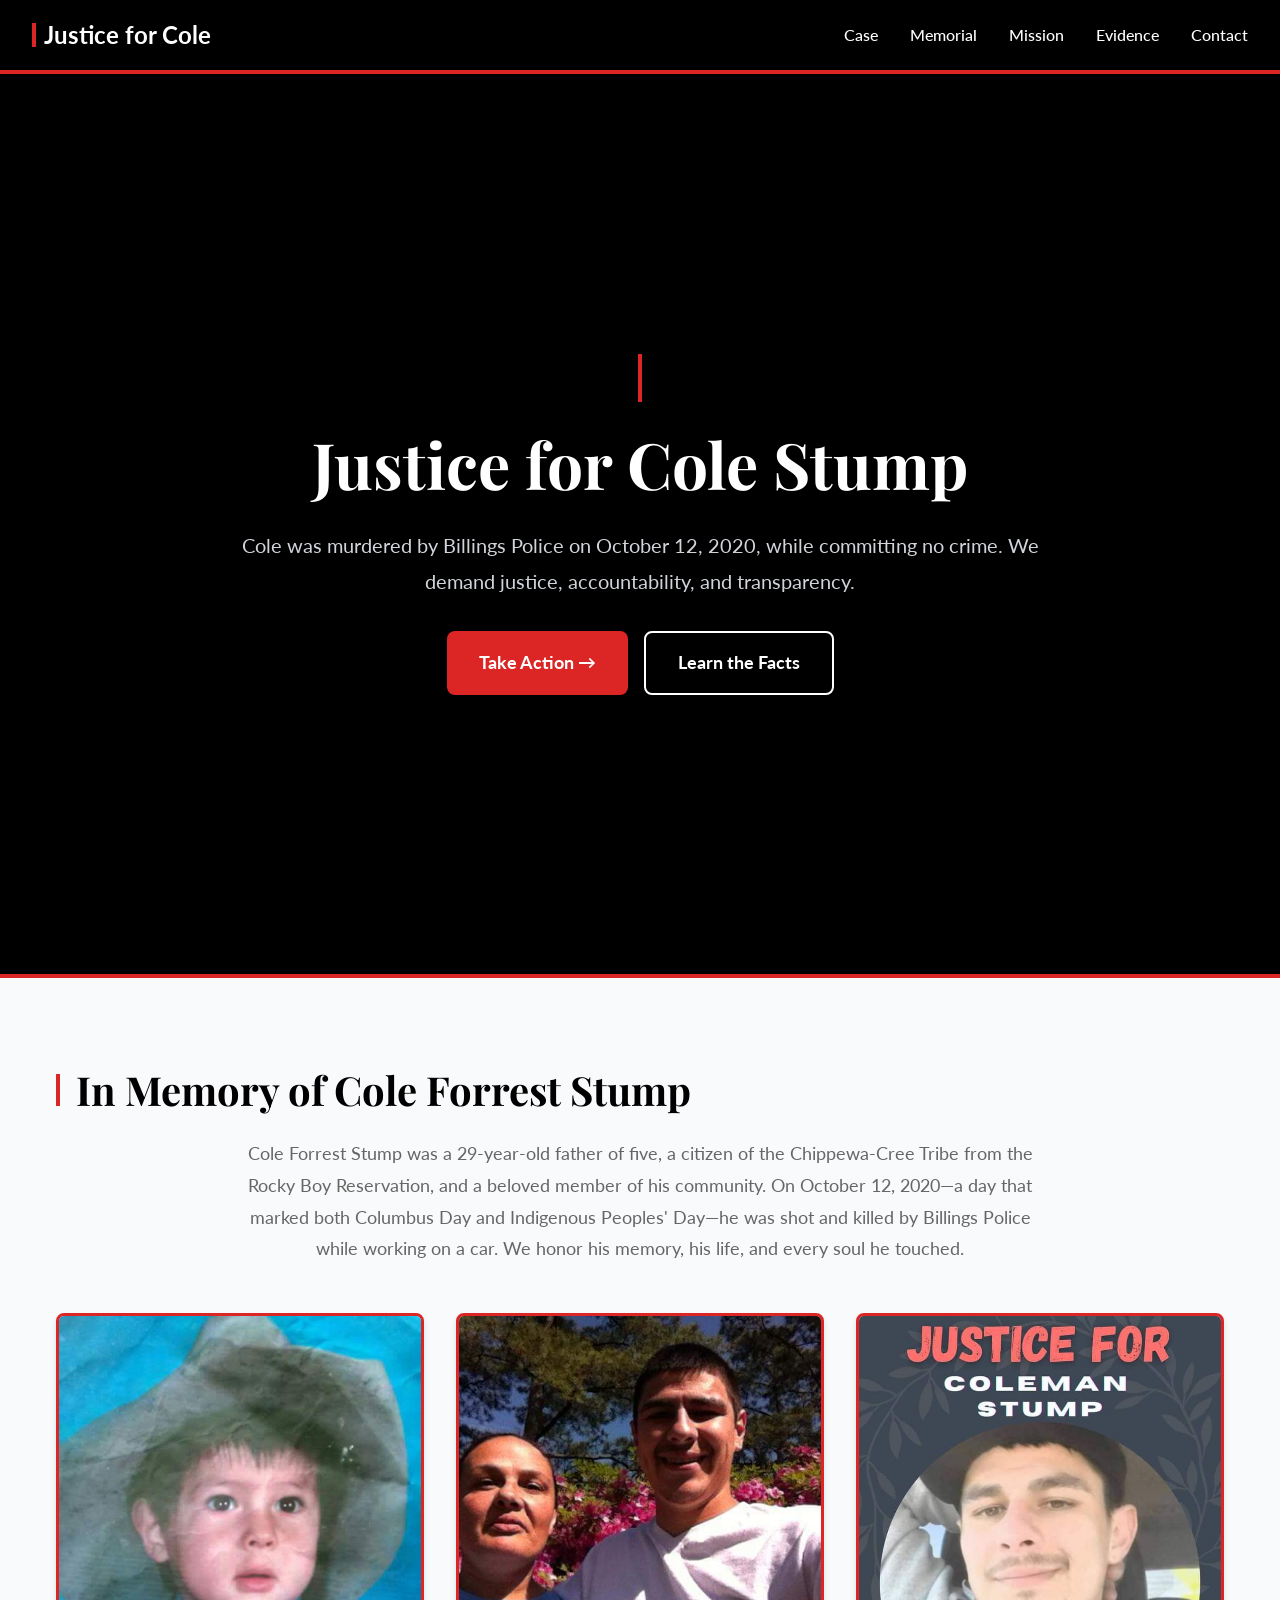
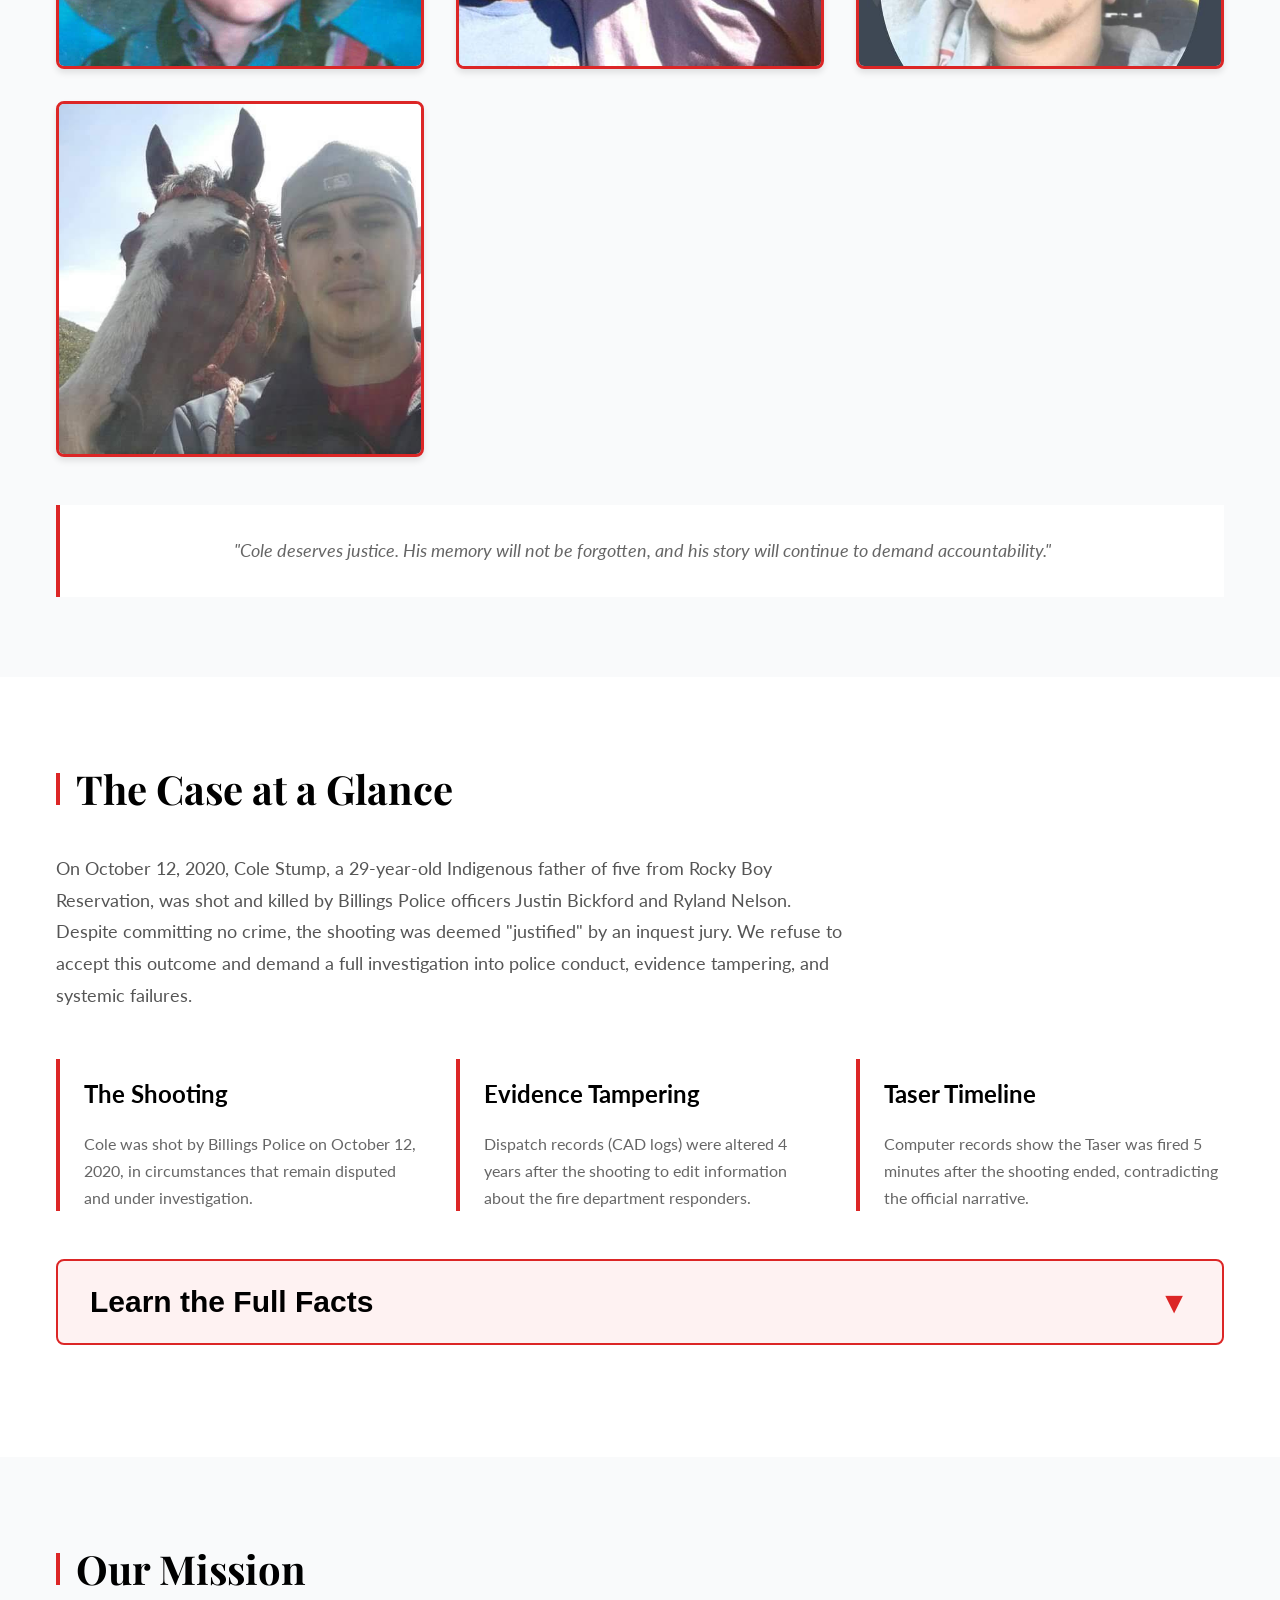
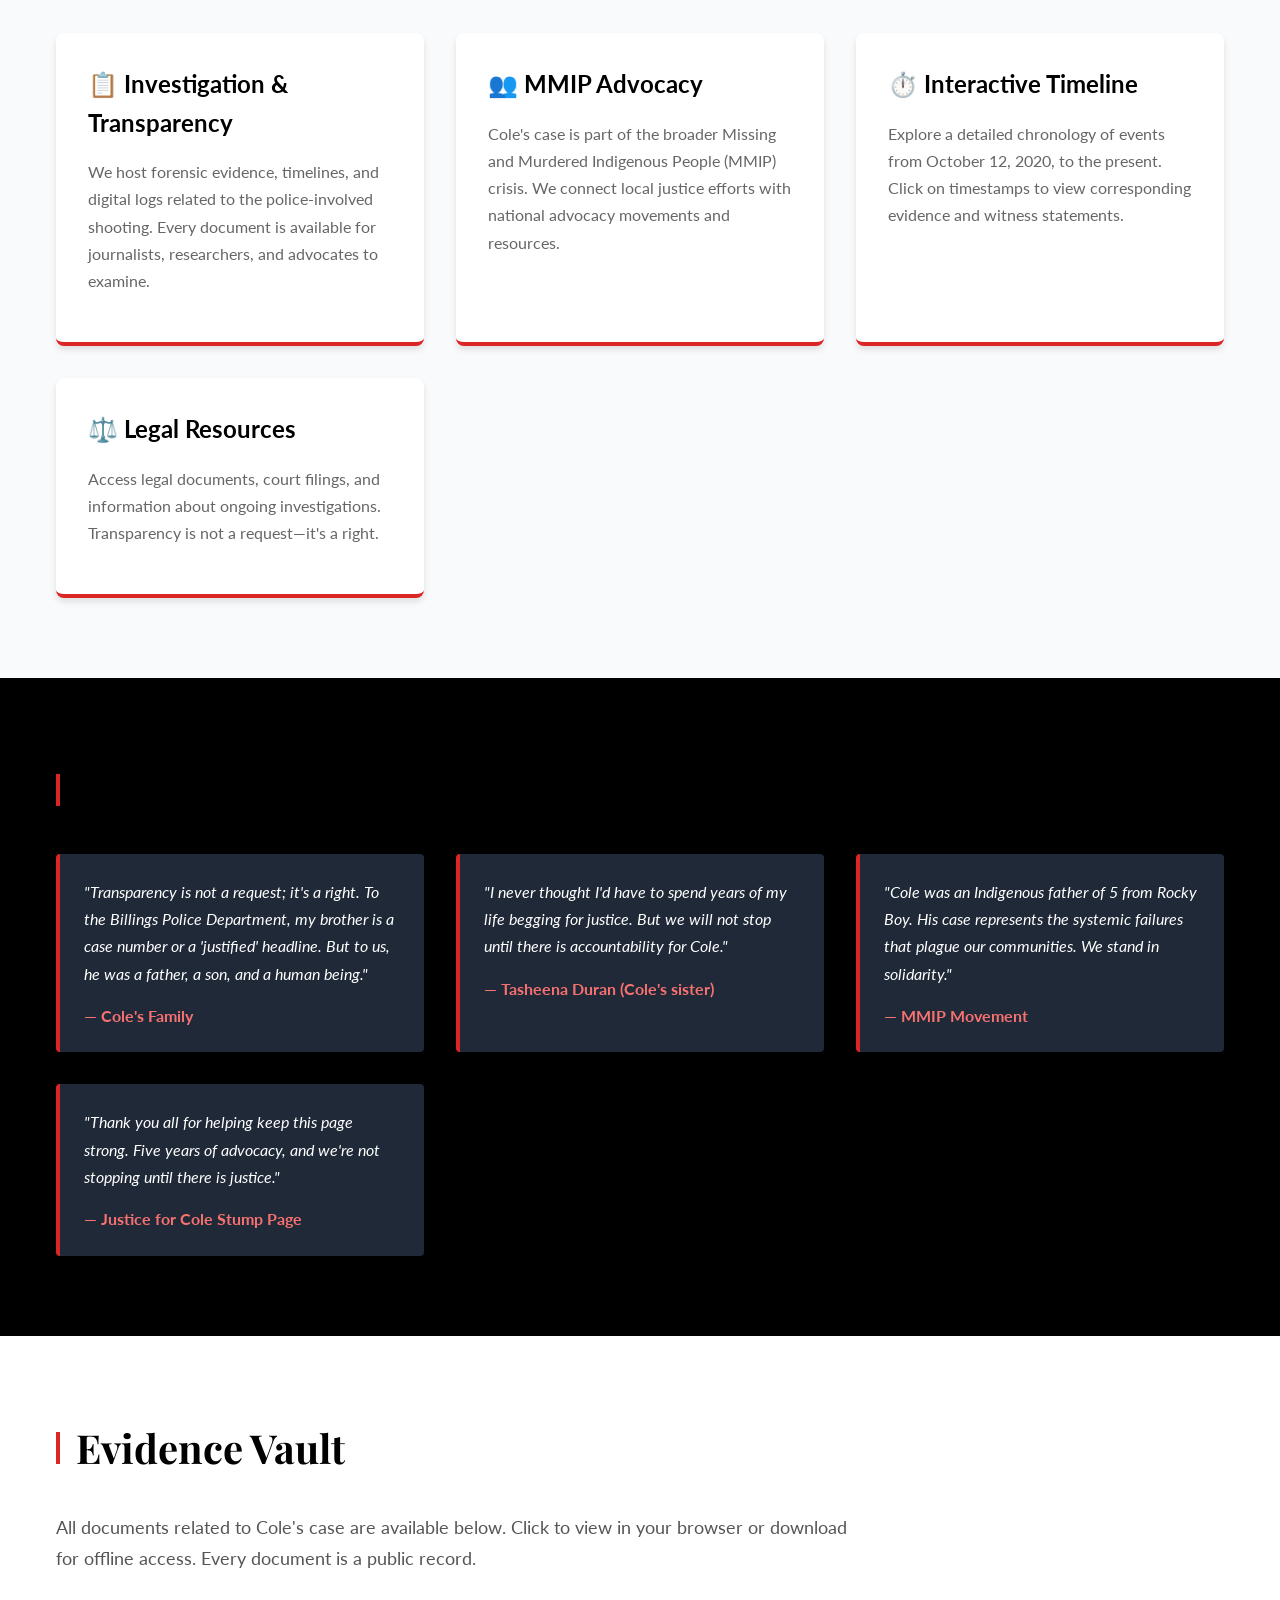
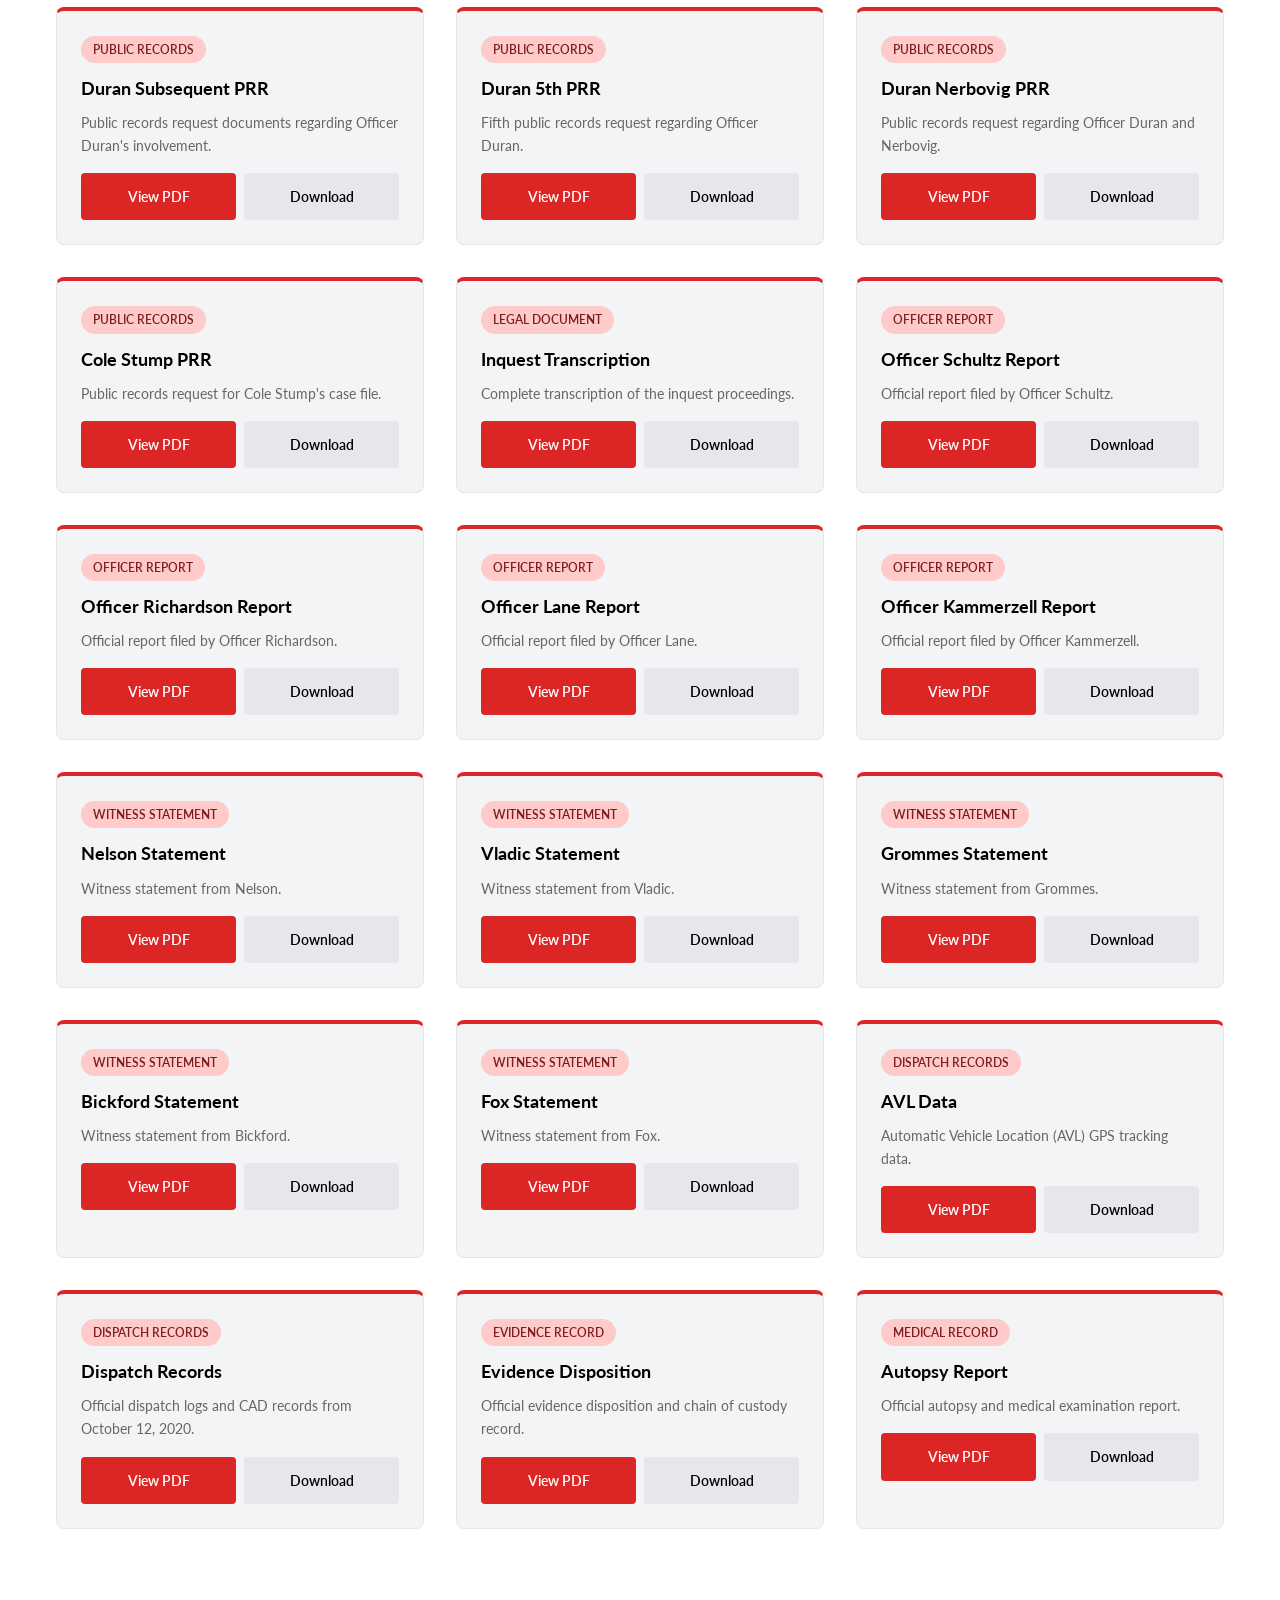
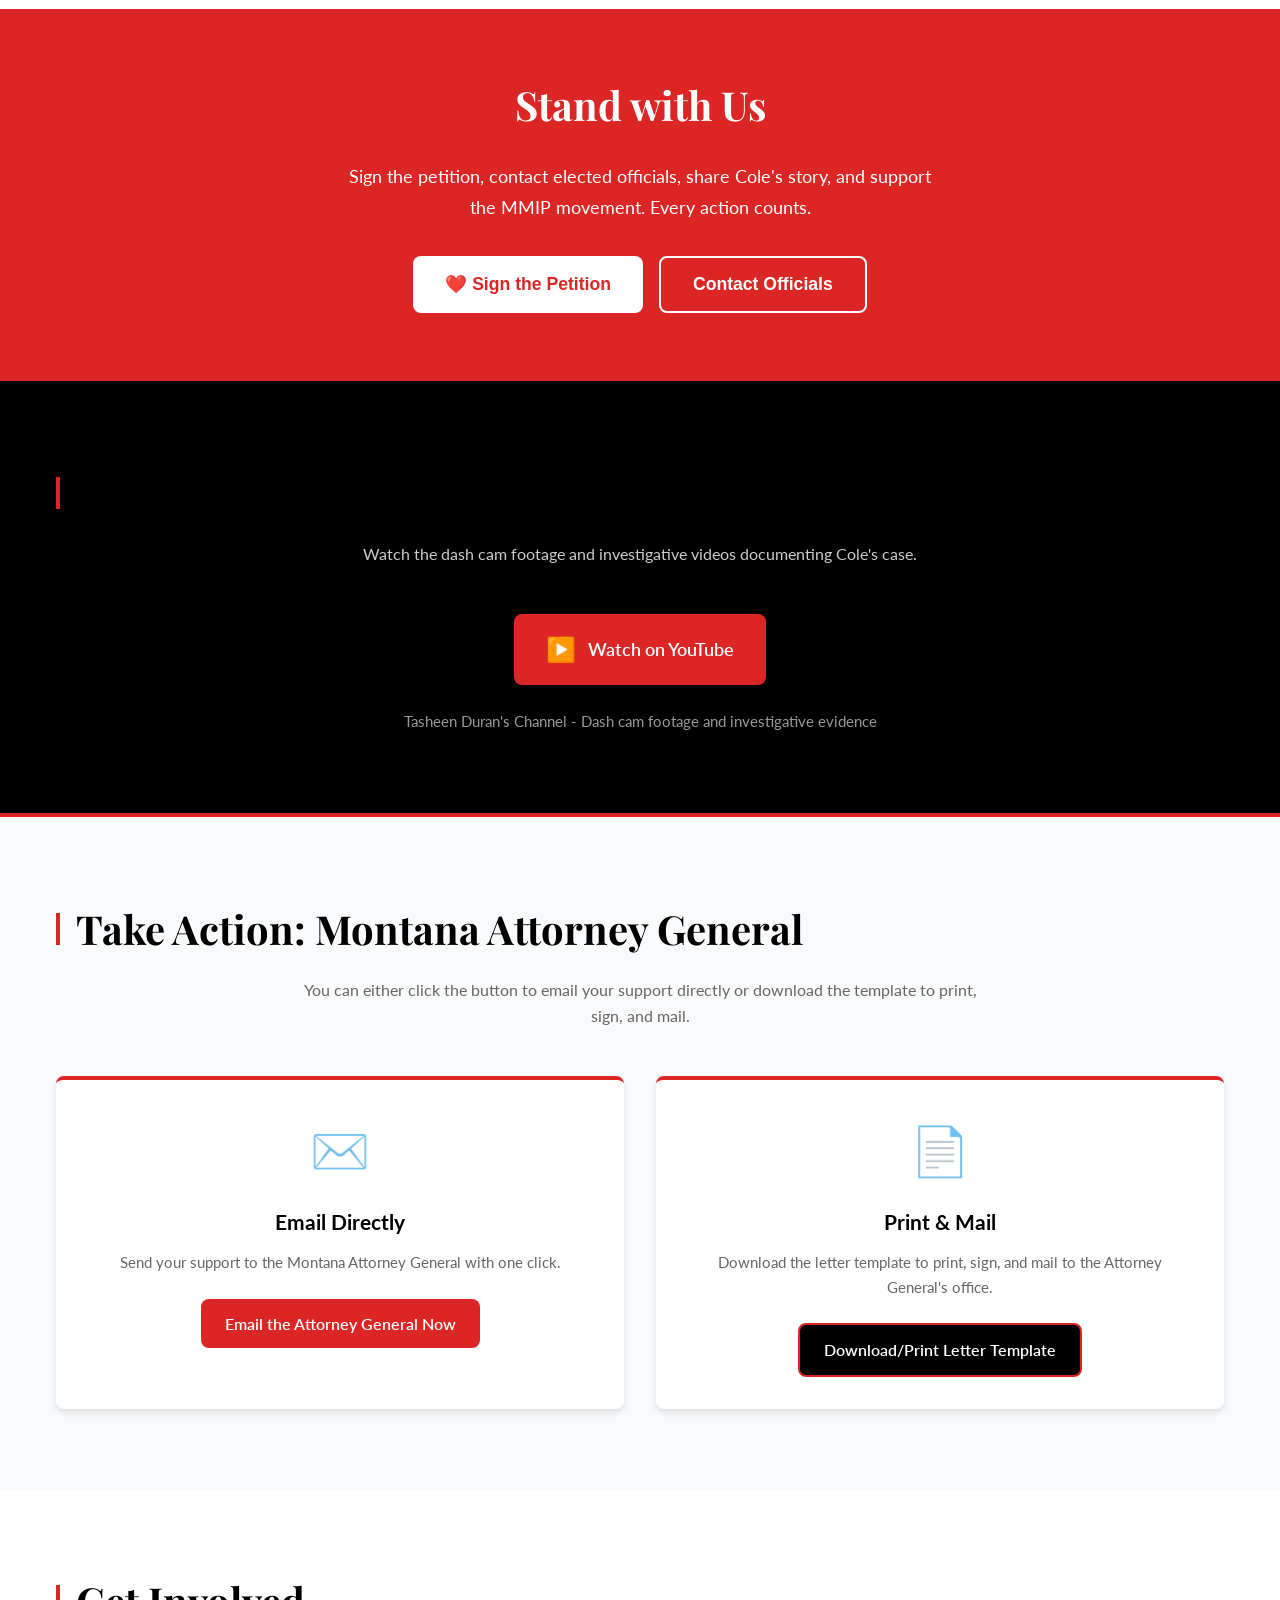
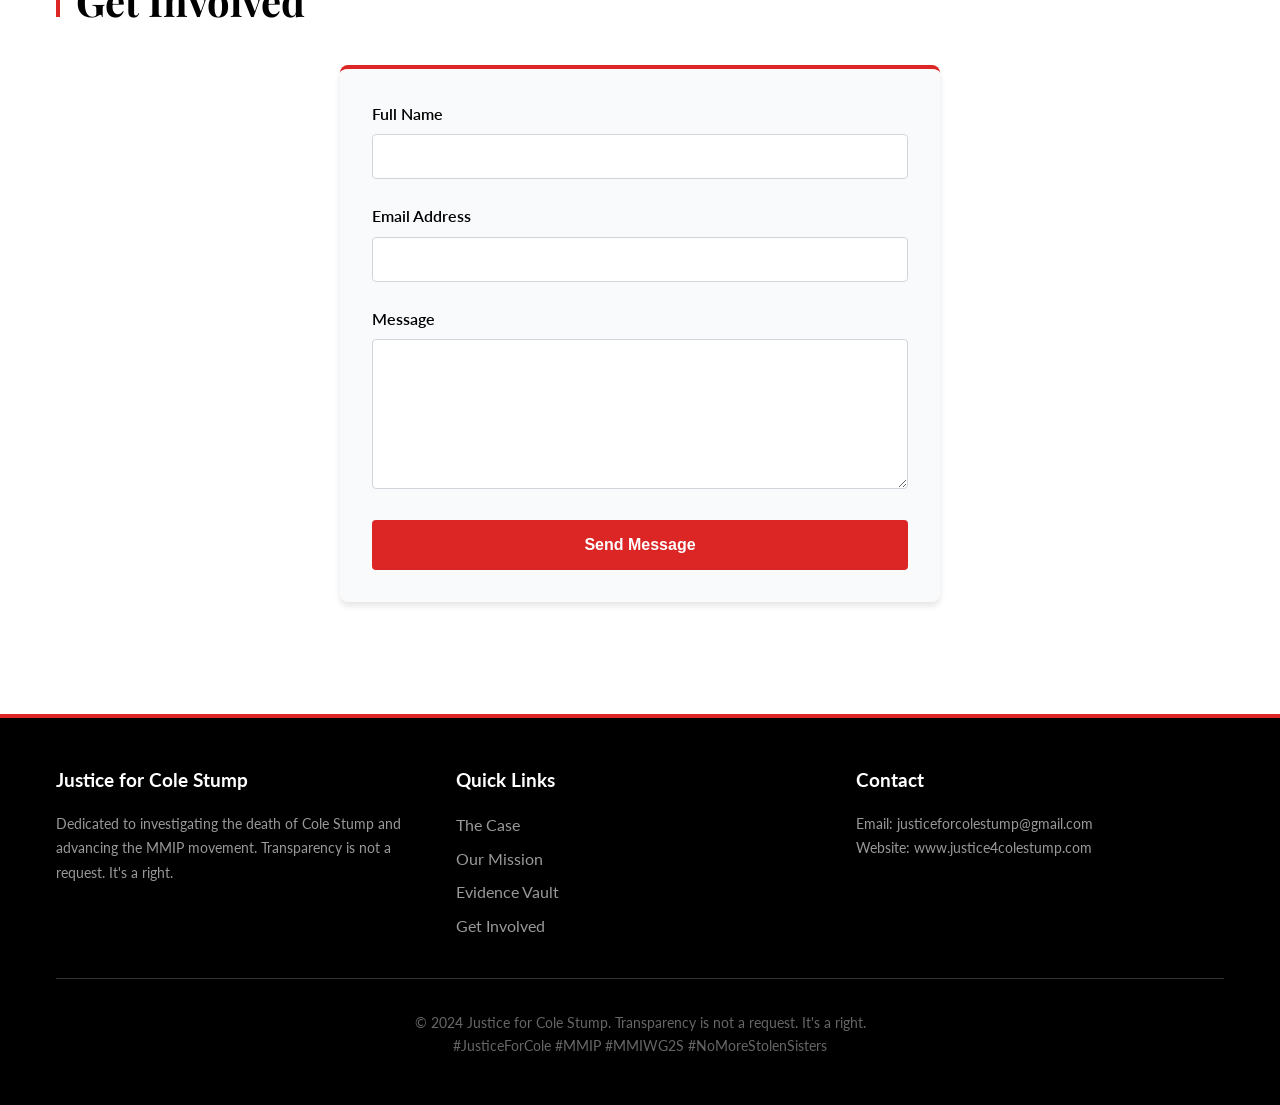
==== commit 30ca91e7: "Revise memorial introduction for Cole Forrest Stump Updated the memorial introduction to include add" ====
--- a/index.html
+++ b/index.html
@@ -897,7 +897,7 @@
                 <h2>In Memory of Cole Forrest Stump</h2>
             </div>
             
-            <p class="memorial-intro">Cole Forrest Stump was a 29-year-old father of five, a member of the Chippewa-Cree Tribe from Rocky Boy Reservation, and a beloved member of his community. He was killed by Billings Police on October 12, 2020, while committing no crime. We honor his memory and the lives he touched.</p>
+            <p class="memorial-intro"> Cole Forrest Stump was a 29-year-old father of five, a citizen of the Chippewa-Cree Tribe from the Rocky Boy Reservation, and a beloved member of his community. On October 12, 2020—a day that marked both Columbus Day and Indigenous Peoples' Day—he was shot and killed by Billings Police while working on a car. We honor his memory, his life, and every soul he touched.</p>
             
             <div class="memorial-gallery">
                 <div class="memorial-photo">
